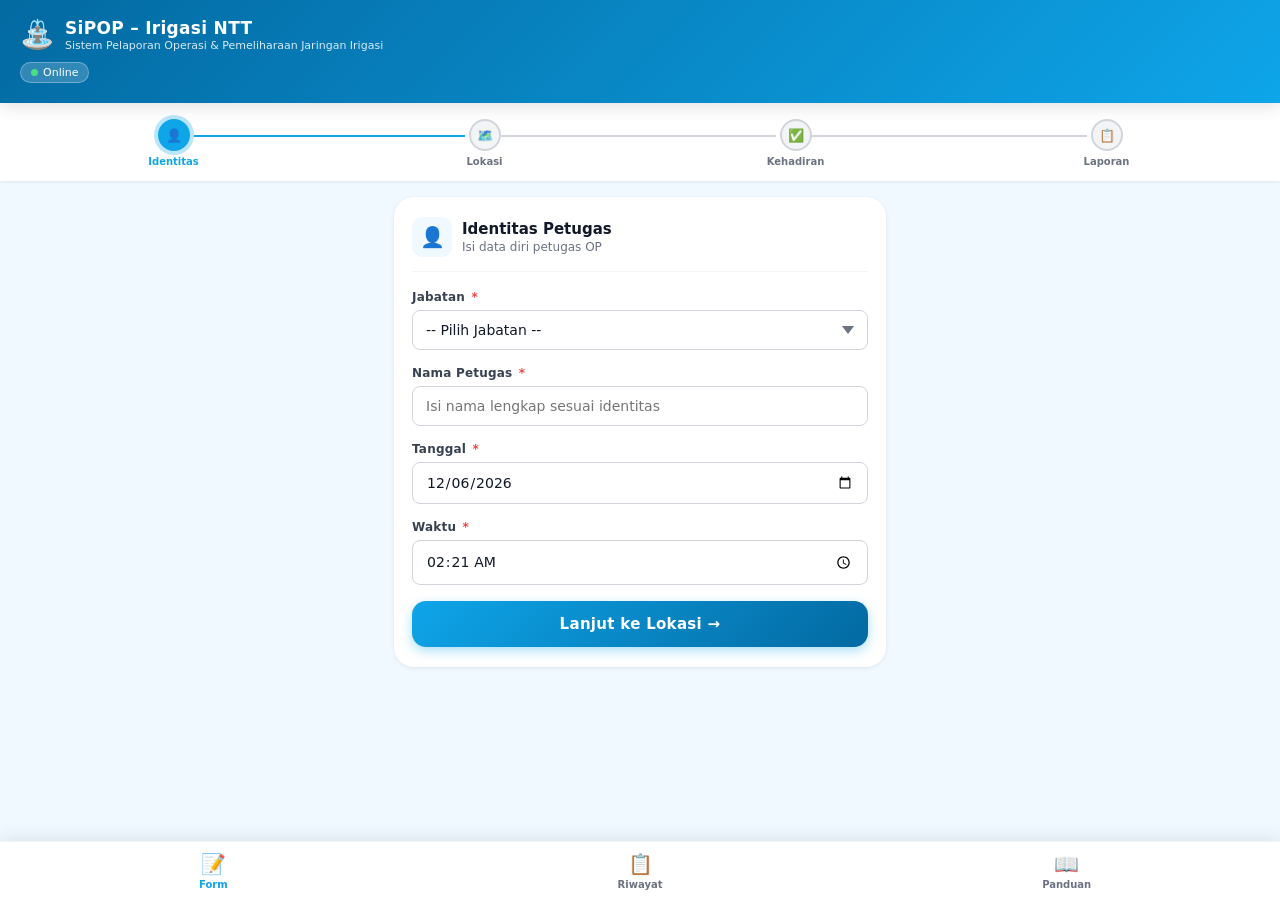
==== inde.html @ 1e048599 "Add files via upload" ====
<!DOCTYPE html>
<html lang="id">
<head>
  <meta charset="UTF-8" />
  <meta name="viewport" content="width=device-width, initial-scale=1.0, maximum-scale=1.0, user-scalable=no" />
  <!-- Mengubah warna tema meta menjadi biru utama -->
  <meta name="theme-color" content="#0284c7" />
  <meta name="apple-mobile-web-app-capable" content="yes" />
  <meta name="apple-mobile-web-app-status-bar-style" content="black-translucent" />
  <title>SiPOP – Sistem Pelaporan Operasional dan Pemeliharaan Jaringan Irigasi NTT</title>
  <style>
    /* ==============================
       DESIGN TOKENS (TEMA PERAIRAN)
    ============================== */
    :root {
      /* Mengubah palet hijau menjadi palet biru perairan */
      --blue-dark:    #0369a1; /* Pengganti green-dark */
      --blue-main:    #0ea5e9; /* Pengganti green-main */
      --blue-light:   #bae6fd; /* Pengganti green-light */
      --blue-pale:    #f0f9ff; /* Pengganti green-pale */
      
      /* Warna aksen tetap */
      --amber:        #f59e0b;
      --amber-pale:   #fffbeb;
      --red:          #ef4444;
      --red-pale:     #fef2f2;
      --gray-900:     #111827;
      --gray-700:     #374151;
      --gray-500:     #6b7280;
      --gray-300:     #d1d5db;
      --gray-100:     #f3f4f6;
      --white:        #ffffff;
      
      /* Token utilitas tetap */
      --radius-sm:    8px;
      --radius-md:    14px;
      --radius-lg:    20px;
      --shadow-sm:    0 1px 4px rgba(0,0,0,.08);
      --shadow-md:    0 4px 16px rgba(0,0,0,.12);
      --shadow-lg:    0 8px 32px rgba(0,0,0,.16);
    }

    /* ==============================
       RESET & BASE
    ============================== */
    *, *::before, *::after { box-sizing: border-box; margin: 0; padding: 0; }
    html { scroll-behavior: smooth; }
    body {
      font-family: 'Segoe UI', system-ui, -apple-system, sans-serif;
      /* Mengubah background body menjadi biru sangat muda */
      background: #f0f9ff; 
      color: var(--gray-900);
      min-height: 100vh;
      padding-bottom: 80px;
    }

    /* ==============================
       HEADER (TEMA BIRU)
    ============================== */
    .app-header {
      /* Mengubah gradien menjadi nuansa biru */
      background: linear-gradient(135deg, var(--blue-dark) 0%, var(--blue-main) 100%);
      color: var(--white);
      padding: 18px 20px 20px;
      position: sticky;
      top: 0;
      z-index: 100;
      box-shadow: var(--shadow-md);
    }
    .app-header .brand {
      display: flex;
      align-items: center;
      gap: 10px;
    }
    .app-header .brand-icon {
      font-size: 28px;
      line-height: 1;
    }
    .app-header .brand-text h1 {
      font-size: 17px;
      font-weight: 700;
      letter-spacing: .3px;
    }
    .app-header .brand-text p {
      font-size: 11px;
      opacity: .85;
      margin-top: 1px;
    }
    .status-badge {
      display: inline-flex;
      align-items: center;
      gap: 5px;
      background: rgba(255,255,255,.18);
      border: 1px solid rgba(255,255,255,.3);
      border-radius: 20px;
      padding: 3px 10px;
      font-size: 11px;
      margin-top: 10px;
    }
    .status-dot {
      width: 7px; height: 7px;
      border-radius: 50%;
      background: #4ade80; /* Warna dot tetap hijau untuk 'online' */
      animation: pulse 2s infinite;
    }
    @keyframes pulse {
      0%,100% { opacity: 1; }
      50%      { opacity: .4; }
    }

    /* ==============================
       STEPPER (TEMA BIRU)
    ============================== */
    .stepper-wrap {
      background: var(--white);
      padding: 16px 20px 14px;
      box-shadow: var(--shadow-sm);
    }
    .stepper {
      display: flex;
      align-items: center;
      justify-content: space-between;
      gap: 4px;
    }
    .step-item {
      display: flex;
      flex-direction: column;
      align-items: center;
      flex: 1;
      position: relative;
    }
    .step-item:not(:last-child)::after {
      content: '';
      position: absolute;
      top: 16px;
      left: calc(50% + 16px);
      right: calc(-50% + 16px);
      height: 2px;
      background: var(--gray-300);
      transition: background .4s;
    }
    /* Mengubah warna konektor stepper menjadi biru */
    .step-item.done:not(:last-child)::after,
    .step-item.active:not(:last-child)::after {
      background: var(--blue-main);
    }
    .step-circle {
      width: 32px; height: 32px;
      border-radius: 50%;
      background: var(--gray-100);
      border: 2px solid var(--gray-300);
      display: flex; align-items: center; justify-content: center;
      font-size: 13px;
      font-weight: 700;
      color: var(--gray-500);
      transition: all .35s;
      z-index: 1;
    }
    /* Mengubah warna step aktif menjadi biru */
    .step-item.active .step-circle {
      background: var(--blue-main);
      border-color: var(--blue-main);
      color: var(--white);
      box-shadow: 0 0 0 4px var(--blue-light);
    }
    /* Mengubah warna step selesai menjadi biru tua */
    .step-item.done .step-circle {
      background: var(--blue-dark);
      border-color: var(--blue-dark);
      color: var(--white);
    }
    .step-label {
      font-size: 10px;
      font-weight: 600;
      color: var(--gray-500);
      margin-top: 5px;
      text-align: center;
      transition: color .3s;
    }
    /* Mengubah warna label aktif/selesai menjadi biru */
    .step-item.active .step-label { color: var(--blue-main); }
    .step-item.done .step-label   { color: var(--blue-dark); }

    /* ==============================
       CARDS / SECTIONS
    ============================== */
    .container {
      max-width: 520px;
      margin: 0 auto;
      padding: 16px 14px;
    }
    .card {
      background: var(--white);
      border-radius: var(--radius-lg);
      box-shadow: var(--shadow-sm);
      padding: 20px 18px;
      margin-bottom: 14px;
    }
    .card-head {
      display: flex;
      align-items: center;
      gap: 10px;
      margin-bottom: 18px;
      padding-bottom: 14px;
      border-bottom: 1.5px solid var(--gray-100);
    }
    .card-icon {
      width: 40px; height: 40px;
      border-radius: 10px;
      /* Mengubah background icon card menjadi biru pucat */
      background: var(--blue-pale);
      display: flex; align-items: center; justify-content: center;
      font-size: 20px;
      flex-shrink: 0;
    }
    .card-head h2 {
      font-size: 15px;
      font-weight: 700;
      color: var(--gray-900);
    }
    .card-head p {
      font-size: 12px;
      color: var(--gray-500);
      margin-top: 2px;
    }

    /* ==============================
       FORM ELEMENTS (TEMA BIRU)
    ============================== */
    .form-group {
      margin-bottom: 16px;
    }
    .form-group:last-child { margin-bottom: 0; }
    label {
      display: block;
      font-size: 12px;
      font-weight: 600;
      color: var(--gray-700);
      margin-bottom: 6px;
      letter-spacing: .2px;
    }
    label .req { color: var(--red); margin-left: 2px; }
    input[type=text],
    input[type=date],
    input[type=time],
    select,
    textarea {
      width: 100%;
      padding: 11px 13px;
      border: 1.5px solid var(--gray-300);
      border-radius: var(--radius-sm);
      font-size: 14px;
      font-family: inherit;
      color: var(--gray-900);
      background: var(--white);
      transition: border-color .2s, box-shadow .2s;
      outline: none;
      appearance: none;
      -webkit-appearance: none;
    }
    /* Mengubah warna focus input menjadi biru */
    input:focus, select:focus, textarea:focus {
      border-color: var(--blue-main);
      box-shadow: 0 0 0 3px rgba(14,165,233,.12);
    }
    textarea { resize: vertical; min-height: 80px; }
    select { background-image: url("data:image/svg+xml,%3Csvg xmlns='http://www.w3.org/2000/svg' width='12' height='8' viewBox='0 0 12 8'%3E%3Cpath fill='%236b7280' d='M6 8L0 0h12z'/%3E%3C/svg%3E"); background-repeat: no-repeat; background-position: right 13px center; padding-right: 36px; }

    .section-divider {
      font-size: 11px;
      font-weight: 700;
      /* Mengubah warna divider section menjadi biru tua */
      color: var(--blue-dark);
      text-transform: uppercase;
      letter-spacing: .8px;
      margin: 20px 0 12px;
      display: flex;
      align-items: center;
      gap: 8px;
    }
    .section-divider::after {
      content: '';
      flex: 1;
      height: 1px;
      /* Mengubah warna garis divider menjadi biru muda */
      background: var(--blue-light);
    }

    /* ==============================
       STATUS RADIO BUTTONS (TEMA BIRU untuk 'Hadir')
    ============================== */
    .status-group {
      display: grid;
      grid-template-columns: 1fr 1fr 1fr;
      gap: 8px;
    }
    .status-radio { display: none; }
    .status-label {
      display: flex;
      flex-direction: column;
      align-items: center;
      gap: 4px;
      padding: 12px 6px;
      border: 2px solid var(--gray-300);
      border-radius: var(--radius-md);
      cursor: pointer;
      transition: all .25s;
      text-align: center;
      font-size: 12px;
      font-weight: 600;
      color: var(--gray-500);
    }
    .status-label .emoji { font-size: 22px; }
    /* Mengubah warna check 'Hadir' menjadi biru */
    .status-radio:checked + .status-label {
      border-color: var(--blue-main);
      background: var(--blue-pale);
      color: var(--blue-dark);
      box-shadow: 0 0 0 3px var(--blue-light);
    }
    /* Warna aksen kuning & merah tetap untuk Ijin & Tidak Hadir */
    #status-ijin:checked + .status-label {
      border-color: var(--amber);
      background: var(--amber-pale);
      color: #92400e;
      box-shadow: 0 0 0 3px #fde68a;
    }
    #status-tidak:checked + .status-label {
      border-color: var(--red);
      background: var(--red-pale);
      color: #991b1b;
      box-shadow: 0 0 0 3px #fecaca;
    }

    /* ==============================
       GPS WIDGET (TETAP BIRU)
    ============================== */
    .gps-widget {
      background: #e0f2fe; /* Blue-pale utilitas */
      border: 1.5px solid #bae6fd;
      border-radius: var(--radius-md);
      padding: 14px;
      margin-top: 6px;
    }
    .gps-widget h4 {
      font-size: 13px;
      font-weight: 700;
      color: #0369a1;
      display: flex;
      align-items: center;
      gap: 6px;
      margin-bottom: 8px;
    }
    .gps-status {
      font-size: 12px;
      color: var(--gray-500);
      margin-bottom: 10px;
    }
    .gps-status.success { color: #15803d; }
    .gps-status.error   { color: var(--red); }
    .gps-coords {
      background: var(--white);
      border-radius: var(--radius-sm);
      padding: 8px 10px;
      font-size: 12px;
      font-family: monospace;
      color: var(--gray-700);
      margin-bottom: 10px;
      display: none;
    }
    .gps-coords.show { display: block; }

    /* ==============================
       CHECKLIST (TEMA BIRU)
    ============================== */
    .checklist { display: flex; flex-direction: column; gap: 6px; }
    .check-item { display: none; }
    .check-label {
      display: flex;
      align-items: center;
      gap: 10px;
      padding: 10px 12px;
      border: 1.5px solid var(--gray-200, #e5e7eb);
      border-radius: var(--radius-sm);
      cursor: pointer;
      font-size: 13px;
      color: var(--gray-700);
      transition: all .2s;
    }
    .check-label::before {
      content: '';
      width: 20px; height: 20px;
      border: 2px solid var(--gray-300);
      border-radius: 5px;
      flex-shrink: 0;
      transition: all .2s;
      display: flex;
      align-items: center;
      justify-content: center;
    }
    /* Mengubah warna checklist terpilih menjadi biru */
    .check-item:checked + .check-label {
      border-color: var(--blue-main);
      background: var(--blue-pale);
      color: var(--blue-dark);
    }
    .check-item:checked + .check-label::before {
      background: var(--blue-main);
      border-color: var(--blue-main);
      content: '✓';
      color: white;
      font-size: 13px;
      display: flex;
      align-items: center;
      justify-content: center;
    }

    /* ==============================
       FOTO UPLOAD (TEMA BIRU)
    ============================== */
    .foto-grid {
      display: grid;
      grid-template-columns: repeat(3, 1fr);
      gap: 8px;
      margin-top: 6px;
    }
    .foto-slot {
      aspect-ratio: 1;
      border: 2px dashed var(--gray-300);
      border-radius: var(--radius-sm);
      display: flex;
      flex-direction: column;
      align-items: center;
      justify-content: center;
      cursor: pointer;
      transition: all .2s;
      overflow: hidden;
      position: relative;
      background: var(--gray-100);
      gap: 4px;
    }
    /* Mengubah warna hover slot foto menjadi biru */
    .foto-slot:hover { border-color: var(--blue-main); background: var(--blue-pale); }
    .foto-slot .slot-icon { font-size: 22px; }
    .foto-slot .slot-label { font-size: 10px; font-weight: 600; color: var(--gray-500); text-align: center; padding: 0 4px; }
    .foto-slot img {
      position: absolute; inset: 0;
      width: 100%; height: 100%;
      object-fit: cover;
    }
    .foto-slot .remove-foto {
      position: absolute; top: 4px; right: 4px;
      width: 22px; height: 22px;
      background: rgba(0,0,0,.55);
      color: white;
      border: none;
      border-radius: 50%;
      font-size: 13px;
      display: flex; align-items: center; justify-content: center;
      cursor: pointer;
      z-index: 2;
    }
    .foto-hint {
      font-size: 11px;
      color: var(--gray-500);
      background: var(--gray-100);
      border-radius: var(--radius-sm);
      padding: 8px 10px;
      margin-bottom: 8px;
      display: flex;
      align-items: flex-start;
      gap: 6px;
    }

    /* ==============================
       BUTTONS (TEMA BIRU)
    ============================== */
    .btn {
      display: flex;
      align-items: center;
      justify-content: center;
      gap: 8px;
      width: 100%;
      padding: 14px 20px;
      border: none;
      border-radius: var(--radius-md);
      font-size: 15px;
      font-weight: 700;
      cursor: pointer;
      transition: all .2s;
      font-family: inherit;
      letter-spacing: .3px;
    }
    /* Mengubah gradien tombol primary menjadi nuansa biru */
    .btn-primary {
      background: linear-gradient(135deg, var(--blue-main), var(--blue-dark));
      color: var(--white);
      box-shadow: 0 4px 12px rgba(14,165,233,.35);
    }
    .btn-primary:hover { transform: translateY(-1px); box-shadow: 0 6px 18px rgba(14,165,233,.45); }
    .btn-primary:active { transform: translateY(0); }
    .btn-secondary {
      background: var(--gray-100);
      color: var(--gray-700);
      border: 1.5px solid var(--gray-300);
    }
    .btn-gps {
      background: linear-gradient(135deg, var(--blue-main), #0284c7);
      color: white;
      box-shadow: 0 4px 12px rgba(14,165,233,.3);
      font-size: 13px;
      padding: 11px 16px;
    }
    .btn-row {
      display: grid;
      grid-template-columns: 1fr 2fr;
      gap: 10px;
      margin-top: 8px;
    }

    /* ==============================
       LOADING / SPINNER
    ============================== */
    .sending-overlay {
      display: none;
      position: fixed; inset: 0;
      background: rgba(0,0,0,.5);
      backdrop-filter: blur(4px);
      z-index: 999;
      flex-direction: column;
      align-items: center;
      justify-content: center;
      gap: 16px;
      color: white;
    }
    .sending-overlay.show { display: flex; }
    .spinner {
      width: 52px; height: 52px;
      border: 4px solid rgba(255,255,255,.3);
      border-top-color: white;
      border-radius: 50%;
      animation: spin .8s linear infinite;
    }
    @keyframes spin { to { transform: rotate(360deg); } }
    .sending-overlay p { font-size: 15px; font-weight: 600; }
    .sending-overlay small { font-size: 12px; opacity: .75; }

    /* ==============================
       SUCCESS PAGE (TEMA BIRU)
    ============================== */
    .success-page {
      display: none;
      flex-direction: column;
      align-items: center;
      text-align: center;
      padding: 40px 20px;
      gap: 16px;
    }
    .success-page.show { display: flex; }
    .success-circle {
      width: 90px; height: 90px;
      border-radius: 50%;
      /* Mengubah gradien lingkaran sukses menjadi biru */
      background: linear-gradient(135deg, var(--blue-main), var(--blue-dark));
      display: flex; align-items: center; justify-content: center;
      font-size: 44px;
      box-shadow: 0 8px 24px rgba(14,165,233,.4);
      animation: popIn .5s cubic-bezier(.34,1.56,.64,1) both;
    }
    @keyframes popIn {
      from { transform: scale(0); opacity: 0; }
      to   { transform: scale(1); opacity: 1; }
    }
    /* Mengubah warna teks sukses menjadi biru tua */
    .success-page h2 { font-size: 22px; font-weight: 800; color: var(--blue-dark); }
    .success-page p  { font-size: 14px; color: var(--gray-500); max-width: 280px; }
    .success-meta {
      /* Mengubah warna kotak meta sukses menjadi nuansa biru */
      background: var(--blue-pale);
      border: 1.5px solid var(--blue-light);
      border-radius: var(--radius-md);
      padding: 14px 18px;
      width: 100%;
      max-width: 340px;
      text-align: left;
    }
    .success-meta .meta-row {
      display: flex;
      justify-content: space-between;
      font-size: 13px;
      padding: 4px 0;
      /* Mengubah warna garis pembatas meta menjadi biru muda */
      border-bottom: 1px solid var(--blue-light);
      color: var(--gray-700);
    }
    .success-meta .meta-row:last-child { border-bottom: none; }
    /* Mengubah warna teks strong meta menjadi biru tua */
    .success-meta .meta-row strong { color: var(--blue-dark); }

    /* ==============================
       RIWAYAT (TEMA BIRU)
    ============================== */
    #tab-riwayat { display: none; }
    .riwayat-card {
      background: var(--white);
      border-radius: var(--radius-md);
      padding: 14px;
      margin-bottom: 10px;
      box-shadow: var(--shadow-sm);
      /* Mengubah border kiri default menjadi biru */
      border-left: 4px solid var(--blue-main);
    }
    /* Warna aksen kuning & merah tetap untuk riwayat Ijin & Tidak Hadir */
    .riwayat-card.ijin  { border-color: var(--amber); }
    .riwayat-card.tidak { border-color: var(--red); }
    .riwayat-card .rw-head {
      display: flex;
      justify-content: space-between;
      align-items: flex-start;
      margin-bottom: 6px;
    }
    .riwayat-card .rw-name { font-size: 14px; font-weight: 700; }
    .riwayat-card .rw-badge {
      font-size: 10px;
      font-weight: 700;
      padding: 2px 8px;
      border-radius: 20px;
      /* Mengubah badge default menjadi biru pucat */
      background: var(--blue-pale);
      color: var(--blue-dark);
    }
    .riwayat-card.ijin  .rw-badge { background: var(--amber-pale); color: #92400e; }
    .riwayat-card.tidak .rw-badge { background: var(--red-pale);   color: #991b1b; }
    .riwayat-card .rw-info { font-size: 12px; color: var(--gray-500); }
    .empty-state {
      text-align: center;
      padding: 40px 20px;
      color: var(--gray-500);
    }
    .empty-state .empty-icon { font-size: 48px; margin-bottom: 10px; }
    .empty-state p { font-size: 14px; }

    /* ==============================
       PANDUAN (TEMA BIRU)
    ============================== */
    #tab-panduan { display: none; }
    .panduan-step {
      display: flex;
      gap: 14px;
      margin-bottom: 18px;
      background: var(--white);
      border-radius: var(--radius-md);
      padding: 14px;
      box-shadow: var(--shadow-sm);
    }
    .panduan-num {
      width: 32px; height: 32px;
      border-radius: 50%;
      /* Mengubah warna nomor panduan menjadi biru */
      background: var(--blue-main);
      color: white;
      font-size: 14px;
      font-weight: 700;
      display: flex; align-items: center; justify-content: center;
      flex-shrink: 0;
    }
    .panduan-step h3 { font-size: 13px; font-weight: 700; margin-bottom: 4px; }
    .panduan-step p  { font-size: 12px; color: var(--gray-500); line-height: 1.5; }
    .code-block {
      background: var(--gray-900);
      color: #86efac; /* Warna teks kode tetap hijau agar kontras */
      font-family: monospace;
      font-size: 11px;
      border-radius: var(--radius-sm);
      padding: 10px 12px;
      margin-top: 8px;
      overflow-x: auto;
      white-space: pre;
      line-height: 1.5;
    }
    .info-box {
      background: var(--amber-pale);
      border: 1.5px solid #fde68a;
      border-radius: var(--radius-sm);
      padding: 10px 12px;
      font-size: 12px;
      color: #92400e;
      margin-top: 8px;
      display: flex;
      gap: 6px;
    }

    /* ==============================
       BOTTOM NAV (TEMA BIRU)
    ============================== */
    .bottom-nav {
      position: fixed;
      bottom: 0; left: 0; right: 0;
      background: var(--white);
      border-top: 1.5px solid var(--gray-100);
      display: flex;
      box-shadow: 0 -4px 16px rgba(0,0,0,.08);
      z-index: 99;
    }
    .nav-item {
      flex: 1;
      display: flex;
      flex-direction: column;
      align-items: center;
      gap: 3px;
      padding: 10px 6px;
      border: none;
      background: none;
      cursor: pointer;
      font-family: inherit;
      color: var(--gray-500);
      font-size: 10px;
      font-weight: 600;
      transition: color .2s;
    }
    .nav-item .nav-icon { font-size: 20px; }
    /* Mengubah warna nav aktif menjadi biru */
    .nav-item.active { color: var(--blue-main); }
  </style>
</head>
<body>

<!-- ===== HEADER ===== -->
<header class="app-header">
  <div class="brand">
    <!-- MENGUBAH LOGO: Dari Padi (🌾) menjadi Air/Bendungan (💧 atau 🌊 atau 🚧) -->
    <!-- Menggunakan emoji air mancur/pengairan -->
    <div class="brand-icon">⛲</div> 
    <div class="brand-text">
      <h1>SiPOP – Irigasi NTT</h1>
      <p>Sistem Pelaporan Operasi & Pemeliharaan Jaringan Irigasi</p>
    </div>
  </div>
  <div class="status-badge">
    <div class="status-dot"></div>
    Online
  </div>
</header>

<!-- ===== SENDING OVERLAY ===== -->
<div class="sending-overlay" id="sendingOverlay">
  <div class="spinner"></div>
  <p>⏳ Mengirim laporan...</p>
  <small>Menyiapkan data dan foto...</small>
</div>

<!-- ===========================
     TAB: FORM
=========================== -->
<div id="tab-form">

  <!-- STEPPER -->
  <div class="stepper-wrap">
    <div class="stepper" id="stepper">
      <div class="step-item active" data-step="1">
        <div class="step-circle">👤</div>
        <div class="step-label">Identitas</div>
      </div>
      <div class="step-item" data-step="2">
        <div class="step-circle">🗺️</div>
        <div class="step-label">Lokasi</div>
      </div>
      <div class="step-item" data-step="3">
        <div class="step-circle">✅</div>
        <div class="step-label">Kehadiran</div>
      </div>
      <div class="step-item" data-step="4">
        <div class="step-circle">📋</div>
        <div class="step-label">Laporan</div>
      </div>
    </div>
  </div>

  <div class="container">

    <!-- ===== STEP 1: IDENTITAS ===== -->
    <div id="step1">
      <div class="card">
        <div class="card-head">
          <div class="card-icon">👤</div>
          <div>
            <h2>Identitas Petugas</h2>
            <p>Isi data diri petugas OP</p>
          </div>
        </div>

        <div class="form-group">
          <label for="jabatan">Jabatan <span class="req">*</span></label>
          <select id="jabatan">
            <option value="">-- Pilih Jabatan --</option>
            <option value="POB – Petugas Operasi Bendung">POB – Petugas Operasi Bendung</option>
            <option value="PPA – Petugas Pintu Air">PPA – Petugas Pintu Air</option>
            <option value="Pengamat Pengairan">Pengamat Pengairan</option>
            <option value="Juru Pengairan">Juru Pengairan</option>
            <option value="Staf Pengamat">Staf Pengamat</option>
            <option value="Lainnya">Lainnya</option>
          </select>
        </div>

        <div class="form-group">
          <label for="namaPetugas">Nama Petugas <span class="req">*</span></label>
          <input type="text" id="namaPetugas" placeholder="Isi nama lengkap sesuai identitas" />
        </div>

        <div class="form-group">
          <label for="tanggal">Tanggal <span class="req">*</span></label>
          <input type="date" id="tanggal" />
        </div>

        <div class="form-group">
          <label for="waktu">Waktu <span class="req">*</span></label>
          <input type="time" id="waktu" />
        </div>

        <button class="btn btn-primary" onclick="nextStep(2)">Lanjut ke Lokasi →</button>
      </div>
    </div>

    <!-- ===== STEP 2: LOKASI ===== -->
    <div id="step2" style="display:none">
      <div class="card">
        <div class="card-head">
          <div class="card-icon">🗺️</div>
          <div>
            <h2>Lokasi Tugas</h2>
            <p>Daerah Irigasi dan wilayah administratif</p>
          </div>
        </div>

        <div class="section-divider">Daerah Irigasi</div>

        <div class="form-group">
          <label for="daerahIrigasi">Nama Daerah Irigasi (D.I) <span class="req">*</span></label>
          <input type="text" id="daerahIrigasi" placeholder="Isi nama D.I tempat bertugas" />
        </div>

        <div class="form-group">
          <label for="ruasKerja">Ruas Kerja / Nama Saluran <span class="req">*</span></label>
          <input type="text" id="ruasKerja" placeholder="Contoh: Saluran Primer, Sekunder atau Tersier" />
        </div>

        <div class="section-divider">Wilayah Administratif</div>

        <div class="form-group">
          <label for="desa">Nama Desa <span class="req">*</span></label>
          <input type="text" id="desa" placeholder="Nama desa" />
        </div>

        <div class="form-group">
          <label for="kecamatan">Kecamatan <span class="req">*</span></label>
          <input type="text" id="kecamatan" placeholder="Nama kecamatan" />
        </div>

        <div class="form-group">
          <label for="kabupaten">Kabupaten <span class="req">*</span></label>
          <input type="text" id="kabupaten" placeholder="Nama kabupaten" />
        </div>

        <div class="btn-row">
          <button class="btn btn-secondary" onclick="prevStep(1)">← Kembali</button>
          <button class="btn btn-primary" onclick="nextStep(3)">Lanjut ke Kehadiran →</button>
        </div>
      </div>
    </div>

    <!-- ===== STEP 3: KEHADIRAN ===== -->
    <div id="step3" style="display:none">
      <div class="card">
        <div class="card-head">
          <div class="card-icon">✅</div>
          <div>
            <h2>Status Kehadiran</h2>
            <p>Pilih status dan ambil lokasi GPS</p>
          </div>
        </div>

        <div class="form-group">
          <label>Status <span class="req">*</span></label>
          <div class="status-group">
            <div>
              <input type="radio" name="status" id="status-hadir" class="status-radio" value="Hadir" checked />
              <label for="status-hadir" class="status-label">
                <span class="emoji">✅</span>Hadir
              </label>
            </div>
            <div>
              <input type="radio" name="status" id="status-ijin" class="status-radio" value="Ijin/Sakit" />
              <label for="status-ijin" class="status-label">
                <span class="emoji">🏥</span>Ijin/Sakit
              </label>
            </div>
            <div>
              <input type="radio" name="status" id="status-tidak" class="status-radio" value="Tidak Hadir" />
              <label for="status-tidak" class="status-label">
                <span class="emoji">❌</span>Tidak Hadir
              </label>
            </div>
          </div>
        </div>

        <div class="form-group">
          <label for="keterangan">Keterangan <span class="req">*</span></label>
          <textarea id="keterangan" placeholder="Isi keterangan kehadiran..."></textarea>
        </div>

        <div class="form-group">
          <div class="gps-widget">
            <h4>📍 Lokasi GPS</h4>
            <p style="font-size:12px;color:#0369a1;margin-bottom:10px;">Verifikasi keberadaan petugas di lapangan</p>
            <div class="gps-status" id="gpsStatus">🛰️ Belum diambil — Tap tombol untuk capture lokasi</div>
            <div class="gps-coords" id="gpsCoords"></div>
            <button class="btn btn-gps" onclick="ambilGPS()">
              📡 Ambil Lokasi GPS Sekarang
            </button>
          </div>
        </div>

        <div class="btn-row">
          <button class="btn btn-secondary" onclick="prevStep(2)">← Kembali</button>
          <button class="btn btn-primary" onclick="nextStep(4)">Lanjut ke Laporan →</button>
        </div>
      </div>
    </div>

    <!-- ===== STEP 4: LAPORAN ===== -->
    <div id="step4" style="display:none">
      <div class="card">
        <div class="card-head">
          <div class="card-icon">📋</div>
          <div>
            <h2>Kegiatan yang Dilakukan</h2>
            <p>Centang semua kegiatan hari ini</p>
          </div>
        </div>

        <div class="checklist">
          <input type="checkbox" id="c1" class="check-item" value="Inspeksi saluran irigasi" />
          <label for="c1" class="check-label">🔍 Inspeksi saluran irigasi</label>

          <input type="checkbox" id="c2" class="check-item" value="Operasi pintu air" />
          <label for="c2" class="check-label">🚪 Operasi pintu air</label>

          <input type="checkbox" id="c3" class="check-item" value="Pemeliharaan rutin saluran" />
          <label for="c3" class="check-label">🔧 Pemeliharaan rutin saluran</label>

          <input type="checkbox" id="c4" class="check-item" value="Pemeliharaan bangunan irigasi" />
          <label for="c4" class="check-label">🏗️ Pemeliharaan bangunan irigasi</label>

          <input type="checkbox" id="c5" class="check-item" value="Pencatatan debit air / pengukuran" />
          <label for="c5" class="check-label">📏 Pencatatan debit air / pengukuran</label>

          <input type="checkbox" id="c6" class="check-item" value="Koordinasi dengan petani / P3A" />
          <label for="c6" class="check-label">🤝 Koordinasi dengan petani / P3A</label>

          <input type="checkbox" id="c7" class="check-item" value="Pelaporan kerusakan darurat" />
          <label for="c7" class="check-label">🚨 Pelaporan kerusakan darurat</label>

          <input type="checkbox" id="c8" class="check-item" value="Kegiatan lainnya" />
          <label for="c8" class="check-label">➕ Kegiatan lainnya</label>
        </div>
      </div>

      <div class="card">
        <div class="card-head">
          <div class="card-icon">📸</div>
          <div>
            <h2>Dokumentasi Foto</h2>
            <p>Upload hingga 6 foto (opsional)</p>
          </div>
        </div>

        <div class="foto-hint">
          📁 Foto bisa diambil langsung dari <strong>kamera</strong> atau dipilih dari <strong>galeri/album</strong> HP. Sentuh slot foto untuk memilih.
        </div>

        <div class="foto-grid" id="fotoGrid">
          <div class="foto-slot" onclick="pilihFoto(0)" id="slot0">
            <span class="slot-icon">📷</span>
            <span class="slot-label">Kondisi Umum</span>
          </div>
          <div class="foto-slot" onclick="pilihFoto(1)" id="slot1">
            <span class="slot-icon">🚪</span>
            <span class="slot-label">Pintu Air</span>
          </div>
          <div class="foto-slot" onclick="pilihFoto(2)" id="slot2">
            <span class="slot-icon">🌊</span>
            <span class="slot-label">Saluran</span>
          </div>
          <div class="foto-slot" onclick="pilihFoto(3)" id="slot3">
            <span class="slot-icon">🏗️</span>
            <span class="slot-label">Bendung</span>
          </div>
          <div class="foto-slot" onclick="pilihFoto(4)" id="slot4">
            <span class="slot-icon">👷</span>
            <span class="slot-label">Kegiatan</span>
          </div>
          <div class="foto-slot" onclick="pilihFoto(5)" id="slot5">
            <span class="slot-icon">➕</span>
            <span class="slot-label">Lainnya</span>
          </div>
        </div>
        <!-- Hidden file inputs -->
        <input type="file" accept="image/*" capture="environment" id="fileInput0" style="display:none" onchange="previewFoto(0,this)" />
        <input type="file" accept="image/*" capture="environment" id="fileInput1" style="display:none" onchange="previewFoto(1,this)" />
        <input type="file" accept="image/*" capture="environment" id="fileInput2" style="display:none" onchange="previewFoto(2,this)" />
        <input type="file" accept="image/*" capture="environment" id="fileInput3" style="display:none" onchange="previewFoto(3,this)" />
        <input type="file" accept="image/*" capture="environment" id="fileInput4" style="display:none" onchange="previewFoto(4,this)" />
        <input type="file" accept="image/*" capture="environment" id="fileInput5" style="display:none" onchange="previewFoto(5,this)" />
      </div>

      <div class="card">
        <div class="card-head">
          <div class="card-icon">📝</div>
          <div>
            <h2>Catatan Tambahan</h2>
            <p>Informasi lain yang perlu dilaporkan</p>
          </div>
        </div>
        <div class="form-group">
          <textarea id="catatan" placeholder="Tulis catatan tambahan di sini..." style="min-height:100px"></textarea>
        </div>
      </div>

      <div class="btn-row">
        <button class="btn btn-secondary" onclick="prevStep(3)">← Kembali</button>
        <button class="btn btn-primary" onclick="kirimLaporan()">🚀 Kirim Laporan</button>
      </div>

      <!-- SUCCESS PAGE (muncul setelah kirim) -->
      <div class="success-page" id="successPage">
        <div class="success-circle">✅</div>
        <h2>Laporan Terkirim!</h2>
        <p>Data dan foto telah tersimpan ke Google Sheets & Drive</p>

        <div class="success-meta" id="successMeta"></div>

        <button class="btn btn-primary" onclick="buatBaru()" style="max-width:280px;margin-top:8px">
          📝 Buat Laporan Baru
        </button>
      </div>
    </div>

  </div><!-- /container -->
</div><!-- /tab-form -->

<!-- ===========================
     TAB: RIWAYAT
=========================== -->
<div id="tab-riwayat">
  <div class="container">
    <div class="card">
      <div class="card-head">
        <div class="card-icon">📋</div>
        <div>
          <h2>Riwayat Laporan</h2>
          <p>Laporan yang sudah dikirim di perangkat ini</p>
        </div>
      </div>
      <div id="riwayatList">
        <div class="empty-state">
          <div class="empty-icon">📭</div>
          <p>Belum ada riwayat laporan</p>
        </div>
      </div>
    </div>
  </div>
</div>

<!-- ===========================
     TAB: PANDUAN
=========================== -->
<div id="tab-panduan">
  <div class="container">
    <div class="card">
      <div class="card-head">
        <div class="card-icon">🔧</div>
        <div>
          <h2>Panduan Setup Lengkap</h2>
          <p>Integrasi Apps Script + Google Drive (dengan foto)</p>
        </div>
      </div>
      <div class="info-box">
        ℹ️ Sistem ini menggunakan <strong>Google Apps Script Web App</strong> — bukan Google Forms biasa — sehingga foto bisa dikirim langsung ke Google Drive.
      </div>
    </div>

    <div class="panduan-step">
      <div class="panduan-num">1</div>
      <div>
        <h3>Buat Google Spreadsheet</h3>
        <p>Buka <strong>sheets.google.com</strong> → buat spreadsheet baru → beri nama <strong>"SiPOP – Data Laporan"</strong>. Salin <strong>Spreadsheet ID</strong> dari URL:</p>
        <div class="code-block">https://docs.google.com/spreadsheets/d/<span style="color:#fde68a">SALIN_ID_INI</span>/edit</div>
      </div>
    </div>

    <div class="panduan-step">
      <div class="panduan-num">2</div>
      <div>
        <h3>Buat Apps Script</h3>
        <p>Di spreadsheet → klik menu <strong>Ekstensi → Apps Script</strong> → hapus semua kode lama → paste kode Apps Script. Ganti baris:</p>
        <div class="code-block">const SPREADSHEET_ID = "<span style="color:#fde68a">ID_SPREADSHEET_ANDA</span>";</div>
        <p style="margin-top:8px">Ganti <code style="background:var(--gray-100);padding:2px 5px;border-radius:4px;font-size:11px">ID_SPREADSHEET_ANDA</code> dengan ID yang disalin di langkah 1.</p>
      </div>
    </div>

    <div class="panduan-step">
      <div class="panduan-num">3</div>
      <div>
        <h3>Deploy sebagai Web App</h3>
        <p>Di Apps Script → klik tombol <strong>Deploy → New Deployment</strong> → pilih tipe <strong>"Web App"</strong> → atur:</p>
        <div class="code-block">Execute as  : Me
Who has access: Anyone</div>
        <p style="margin-top:8px">Klik <strong>Deploy</strong> → izinkan akses → salin <strong>Web App URL</strong> yang muncul.</p>
      </div>
    </div>

    <div class="panduan-step">
      <div class="panduan-num">4</div>
      <div>
        <h3>Pasang URL ke file HTML</h3>
        <p>Buka file HTML ini di editor teks → cari bagian <strong>KONFIGURASI</strong> → ganti URL:</p>
        <div class="code-block">const APPS_SCRIPT_URL = "<span style="color:#fde68a">PASTE_WEB_APP_URL_DISINI</span>";</div>
        <div class="info-box" style="margin-top:8px">⚠️ Setiap kali kode Apps Script diubah, deploy ulang dengan klik <strong>Deploy → Manage Deployments → Edit → New Version</strong>.</div>
      </div>
    </div>

    <div class="panduan-step">
      <div class="panduan-num">5</div>
      <div>
        <h3>Deploy HTML ke Netlify / GitHub Pages</h3>
        <p>Daftar di <strong>netlify.com</strong> → klik <strong>Add new site → Deploy manually</strong> → drag & drop folder berisi index.html → link siap dalam hitungan detik!</p>
        <div class="code-block">https://nama-anda.netlify.app/</div>
      </div>
    </div>

    <div class="panduan-step">
      <div class="panduan-num">6</div>
      <div>
        <h3>Uji coba & bagikan ke tim</h3>
        <p>Isi form sekali → cek spreadsheet → pastikan data dan link foto masuk. Bagikan link ke petugas lewat <strong>WhatsApp</strong>. Sarankan untuk <strong>Add to Home Screen</strong> di HP masing-masing.</p>
      </div>
    </div>
  </div>
</div>

<!-- ===== BOTTOM NAV ===== -->
<nav class="bottom-nav">
  <button class="nav-item active" id="nav-form" onclick="showTab('form')">
    <span class="nav-icon">📝</span>Form
  </button>
  <button class="nav-item" id="nav-riwayat" onclick="showTab('riwayat')">
    <span class="nav-icon">📋</span>Riwayat
  </button>
  <button class="nav-item" id="nav-panduan" onclick="showTab('panduan')">
    <span class="nav-icon">📖</span>Panduan
  </button>
</nav>

<script>
/* ============================================================
   KONFIGURASI — GANTI URL INI SETELAH DEPLOY APPS SCRIPT
============================================================ */
const APPS_SCRIPT_URL = "https://script.google.com/macros/s/AKfycbwT98HJRItUbgLIFNyS30-WIINera2rnTCoLM_BZK3vJysM1a0EBR37J-6ItmYNV-xFcQ/exec";

/* ============================================================
   STATE
============================================================ */
let currentStep = 1;
const totalSteps = 4;
const fotoData = [null, null, null, null, null, null]; // base64 per slot
let gpsLat = null, gpsLng = null;

/* ============================================================
   INIT
============================================================ */
window.addEventListener('DOMContentLoaded', () => {
  // Set tanggal & waktu otomatis
  const now = new Date();
  document.getElementById('tanggal').value = now.toISOString().split('T')[0];
  document.getElementById('waktu').value = now.toTimeString().slice(0,5);
  renderRiwayat();
});

/* ============================================================
   TAB NAVIGATION
============================================================ */
function showTab(tab) {
  ['form','riwayat','panduan'].forEach(t => {
    document.getElementById('tab-' + t).style.display = t === tab ? 'block' : 'none';
    document.getElementById('nav-' + t).classList.toggle('active', t === tab);
  });
  if (tab === 'riwayat') renderRiwayat();
}

/* ============================================================
   STEPPER
============================================================ */
function updateStepper(step) {
  document.querySelectorAll('.step-item').forEach((el, i) => {
    el.classList.remove('active','done');
    if (i + 1 < step)  el.classList.add('done');
    if (i + 1 === step) el.classList.add('active');
  });
}

function showStepEl(step) {
  for (let i = 1; i <= totalSteps; i++) {
    const el = document.getElementById('step' + i);
    if (el) el.style.display = i === step ? 'block' : 'none';
  }
  document.getElementById('successPage').classList.remove('show');
  updateStepper(step);
  window.scrollTo({top: 0, behavior: 'smooth'});
}

function nextStep(step) {
  if (!validateStep(currentStep)) return;
  currentStep = step;
  showStepEl(step);
}

function prevStep(step) {
  currentStep = step;
  showStepEl(step);
}

/* ============================================================
   VALIDASI PER STEP
============================================================ */
function validateStep(step) {
  if (step === 1) {
    if (!v('jabatan'))     return alert('⚠️ Pilih jabatan terlebih dahulu!'), false;
    if (!v('namaPetugas')) return alert('⚠️ Nama petugas wajib diisi!'), false;
    if (!v('tanggal'))     return alert('⚠️ Tanggal wajib diisi!'), false;
    if (!v('waktu'))       return alert('⚠️ Waktu wajib diisi!'), false;
  }
  if (step === 2) {
    if (!v('daerahIrigasi')) return alert('⚠️ Nama Daerah Irigasi wajib diisi!'), false;
    if (!v('ruasKerja'))     return alert('⚠️ Ruas Kerja wajib diisi!'), false;
    if (!v('desa'))          return alert('⚠️ Nama Desa wajib diisi!'), false;
    if (!v('kecamatan'))     return alert('⚠️ Kecamatan wajib diisi!'), false;
    if (!v('kabupaten'))     return alert('⚠️ Kabupaten wajib diisi!'), false;
  }
  if (step === 3) {
    if (!v('keterangan')) return alert('⚠️ Keterangan wajib diisi!'), false;
  }
  return true;
}

function v(id) {
  return document.getElementById(id).value.trim();
}

/* ============================================================
   GPS
============================================================ */
function ambilGPS() {
  const statusEl = document.getElementById('gpsStatus');
  const coordEl  = document.getElementById('gpsCoords');
  statusEl.textContent = '📡 Mengambil lokasi GPS...';
  statusEl.className = 'gps-status';

  if (!navigator.geolocation) {
    statusEl.textContent = '❌ Browser tidak mendukung GPS';
    statusEl.className = 'gps-status error';
    return;
  }

  navigator.geolocation.getCurrentPosition(
    pos => {
      gpsLat = pos.coords.latitude.toFixed(6);
      gpsLng = pos.coords.longitude.toFixed(6);
      const acc = Math.round(pos.coords.accuracy);
      statusEl.textContent = `✅ Lokasi berhasil diambil (akurasi ±${acc}m)`;
      statusEl.className = 'gps-status success';
      coordEl.textContent = `Lat: ${gpsLat}\nLng: ${gpsLng}`;
      coordEl.classList.add('show');
    },
    err => {
      statusEl.textContent = `❌ Gagal: ${err.message}`;
      statusEl.className = 'gps-status error';
    },
    { enableHighAccuracy: true, timeout: 15000 }
  );
}

/* ============================================================
   FOTO
============================================================ */
function pilihFoto(idx) {
  document.getElementById('fileInput' + idx).click();
}

function previewFoto(idx, input) {
  const file = input.files[0];
  if (!file) return;
  const reader = new FileReader();
  reader.onload = e => {
    fotoData[idx] = { data: e.target.result.split(',')[1], mimeType: file.type, name: file.name };
    const slot = document.getElementById('slot' + idx);
    // Clear slot
    slot.innerHTML = `
      <img src="${e.target.result}" alt="Foto ${idx+1}" />
      <button class="remove-foto" onclick="hapusFoto(event,${idx})">✕</button>
    `;
  };
  reader.readAsDataURL(file);
}

function hapusFoto(e, idx) {
  e.stopPropagation();
  fotoData[idx] = null;
  const labels = ['Kondisi Umum','Pintu Air','Saluran','Bendung','Kegiatan','Lainnya'];
  const icons  = ['📷','🚪','🌊','🏗️','👷','➕'];
  const slot = document.getElementById('slot' + idx);
  slot.onclick = () => pilihFoto(idx);
  slot.innerHTML = `
    <span class="slot-icon">${icons[idx]}</span>
    <span class="slot-label">${labels[idx]}</span>
  `;
  document.getElementById('fileInput' + idx).value = '';
}

/* ============================================================
   KUMPULKAN DATA FORM
============================================================ */
function kumpulkanData() {
  const kegiatan = [];
  document.querySelectorAll('.check-item:checked').forEach(el => kegiatan.push(el.value));

  return {
    timestamp:     new Date().toISOString(),
    jabatan:       v('jabatan'),
    nama:          v('namaPetugas'),
    tanggal:       v('tanggal'),
    waktu:         v('waktu'),
    daerahIrigasi: v('daerahIrigasi'),
    ruasKerja:     v('ruasKerja'),
    desa:          v('desa'),
    kecamatan:     v('kecamatan'),
    kabupaten:     v('kabupaten'),
    status:        document.querySelector('input[name="status"]:checked').value,
    keterangan:    v('keterangan'),
    lat:           gpsLat || '-',
    lng:           gpsLng || '-',
    kegiatan,
    catatan:       v('catatan'),
    fotos:         fotoData.filter(Boolean)
  };
}

/* ============================================================
   KIRIM LAPORAN
============================================================ */
async function kirimLaporan() {
  // Validasi minimal 1 kegiatan
  const checkedCount = document.querySelectorAll('.check-item:checked').length;
  if (checkedCount === 0) {
    return alert('⚠️ Pilih minimal satu kegiatan yang dilakukan!');
  }

  const payload = kumpulkanData();
  const overlay = document.getElementById('sendingOverlay');
  overlay.classList.add('show');

  // Simpan ke localStorage riwayat
  simpanRiwayat(payload);

  // Kirim ke Apps Script (jika URL sudah dikonfigurasi)
  if (APPS_SCRIPT_URL !== "https://script.google.com/macros/s/AKfycbwT98HJRItUbgLIFNyS30-WIINera2rnTCoLM_BZK3vJysM1a0EBR37J-6ItmYNV-xFcQ/exec") {
    try {
      await fetch(APPS_SCRIPT_URL, {
        method: 'POST',
        headers: { 'Content-Type': 'application/json' },
        body: JSON.stringify(payload),
        mode: 'no-cors'
      });
    } catch(err) {
      console.warn('Gagal kirim ke server:', err);
    }
  }

  // Simulasi delay
  await new Promise(r => setTimeout(r, 2000));
  overlay.classList.remove('show');
  tampilkanSukses(payload);
}

/* ============================================================
   TAMPILKAN SUKSES
============================================================ */
function tampilkanSukses(data) {
  // Sembunyikan isi step4 kecuali successPage
  document.querySelectorAll('#step4 > .card, #step4 > .btn-row').forEach(el => el.style.display = 'none');

  const sp = document.getElementById('successPage');
  sp.classList.add('show');

  document.getElementById('successMeta').innerHTML = `
    <div class="meta-row"><span>👤 Petugas</span><strong>${data.nama}</strong></div>
    <div class="meta-row"><span>🏷️ Jabatan</span><strong>${data.jabatan}</strong></div>
    <div class="meta-row"><span>📅 Tanggal</span><strong>${data.tanggal} ${data.waktu}</strong></div>
    <div class="meta-row"><span>🌾 D.I</span><strong>${data.daerahIrigasi}</strong></div>
    <div class="meta-row"><span>✅ Status</span><strong>${data.status}</strong></div>
    <div class="meta-row"><span>📋 Kegiatan</span><strong>${data.kegiatan.length} item</strong></div>
    <div class="meta-row"><span>📸 Foto</span><strong>${data.fotos.length} foto</strong></div>
  `;

  window.scrollTo({ top: 0, behavior: 'smooth' });
}

/* ============================================================
   BUAT LAPORAN BARU
============================================================ */
function buatBaru() {
  // Reset form
  document.getElementById('jabatan').value = '';
  document.getElementById('namaPetugas').value = '';
  const now = new Date();
  document.getElementById('tanggal').value = now.toISOString().split('T')[0];
  document.getElementById('waktu').value = now.toTimeString().slice(0,5);
  document.getElementById('daerahIrigasi').value = '';
  document.getElementById('ruasKerja').value = '';
  document.getElementById('desa').value = '';
  document.getElementById('kecamatan').value = '';
  document.getElementById('kabupaten').value = '';
  document.getElementById('keterangan').value = '';
  document.getElementById('catatan').value = '';
  document.getElementById('gpsStatus').textContent = '🛰️ Belum diambil — Tap tombol untuk capture lokasi';
  document.getElementById('gpsStatus').className = 'gps-status';
  document.getElementById('gpsCoords').classList.remove('show');
  document.querySelectorAll('.check-item').forEach(el => el.checked = false);
  document.getElementById('status-hadir').checked = true;
  gpsLat = null; gpsLng = null;
  fotoData.fill(null);
  // Reset foto slots
  const labels = ['Kondisi Umum','Pintu Air','Saluran','Bendung','Kegiatan','Lainnya'];
  const icons  = ['📷','🚪','🌊','🏗️','👷','➕'];
  for (let i = 0; i < 6; i++) {
    const slot = document.getElementById('slot' + i);
    slot.onclick = () => pilihFoto(i);
    slot.innerHTML = `<span class="slot-icon">${icons[i]}</span><span class="slot-label">${labels[i]}</span>`;
    document.getElementById('fileInput' + i).value = '';
  }
  // Restore cards
  document.querySelectorAll('#step4 > .card, #step4 > .btn-row').forEach(el => el.style.display = '');
  document.getElementById('successPage').classList.remove('show');

  currentStep = 1;
  showStepEl(1);
}

/* ============================================================
   RIWAYAT (localStorage)
============================================================ */
function simpanRiwayat(data) {
  try {
    const raw = localStorage.getItem('siap_riwayat') || '[]';
    const list = JSON.parse(raw);
    list.unshift({
      id:      Date.now(),
      nama:    data.nama,
      jabatan: data.jabatan,
      tanggal: data.tanggal,
      waktu:   data.waktu,
      status:  data.status,
      di:      data.daerahIrigasi,
      kegiatan:data.kegiatan.length,
      foto:    data.fotos.length
    });
    if (list.length > 50) list.pop();
    localStorage.setItem('siap_riwayat', JSON.stringify(list));
  } catch(e) { console.warn(e); }
}

function renderRiwayat() {
  const el = document.getElementById('riwayatList');
  try {
    const raw = localStorage.getItem('siap_riwayat') || '[]';
    const list = JSON.parse(raw);
    if (list.length === 0) {
      el.innerHTML = `<div class="empty-state"><div class="empty-icon">📭</div><p>Belum ada riwayat laporan</p></div>`;
      return;
    }
    el.innerHTML = list.map(r => {
      // Mengubah kondisi kelas badge default (sekarang biru)
      const cls = r.status === 'Ijin/Sakit' ? 'ijin' : r.status === 'Tidak Hadir' ? 'tidak' : '';
      return `
        <div class="riwayat-card ${cls}">
          <div class="rw-head">
            <div class="rw-name">${r.nama}</div>
            <div class="rw-badge">${r.status}</div>
          </div>
          <div class="rw-info">📅 ${r.tanggal} ${r.waktu} &nbsp;|&nbsp; 🌾 ${r.di}</div>
          <div class="rw-info" style="margin-top:3px">🏷️ ${r.jabatan} &nbsp;|&nbsp; 📋 ${r.kegiatan} kegiatan &nbsp;|&nbsp; 📸 ${r.foto} foto</div>
        </div>`;
    }).join('');
  } catch(e) {
    el.innerHTML = `<div class="empty-state"><div class="empty-icon">⚠️</div><p>Gagal memuat riwayat</p></div>`;
  }
}
</script>
</body>
</html>
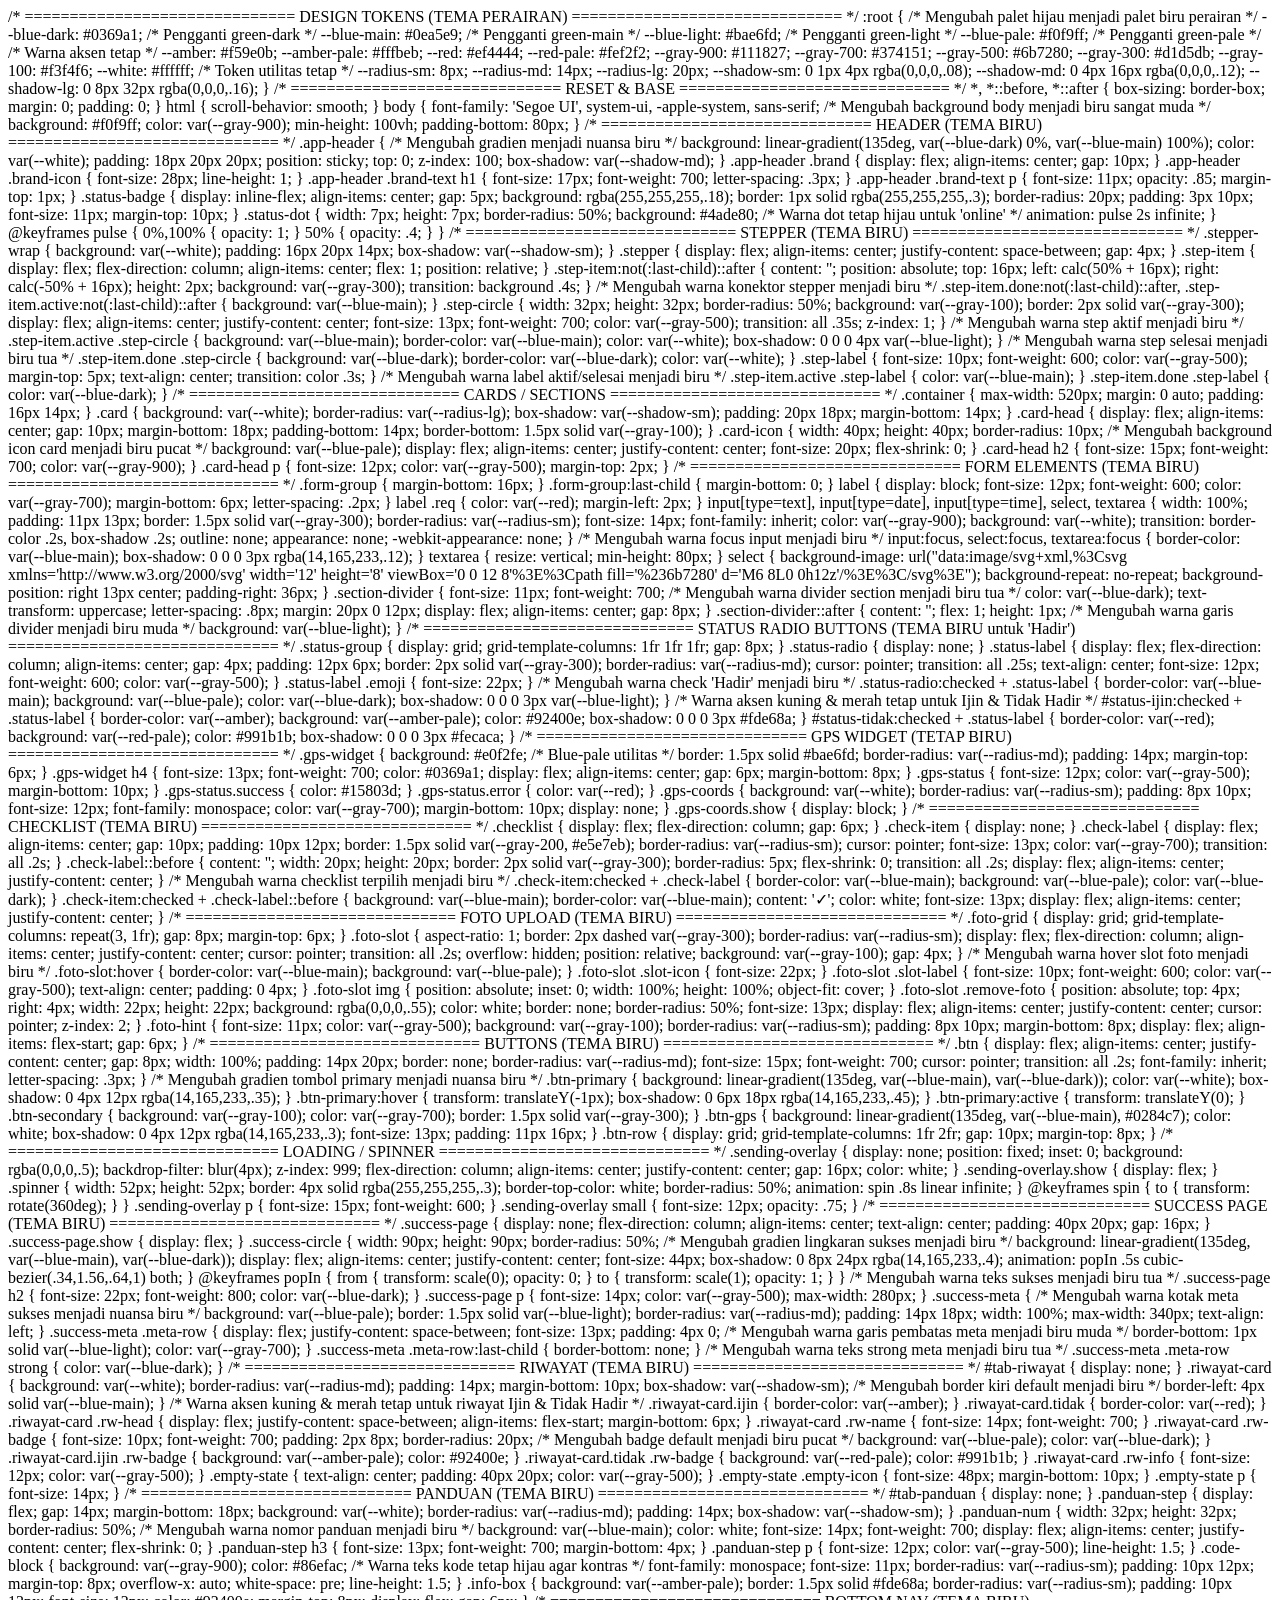
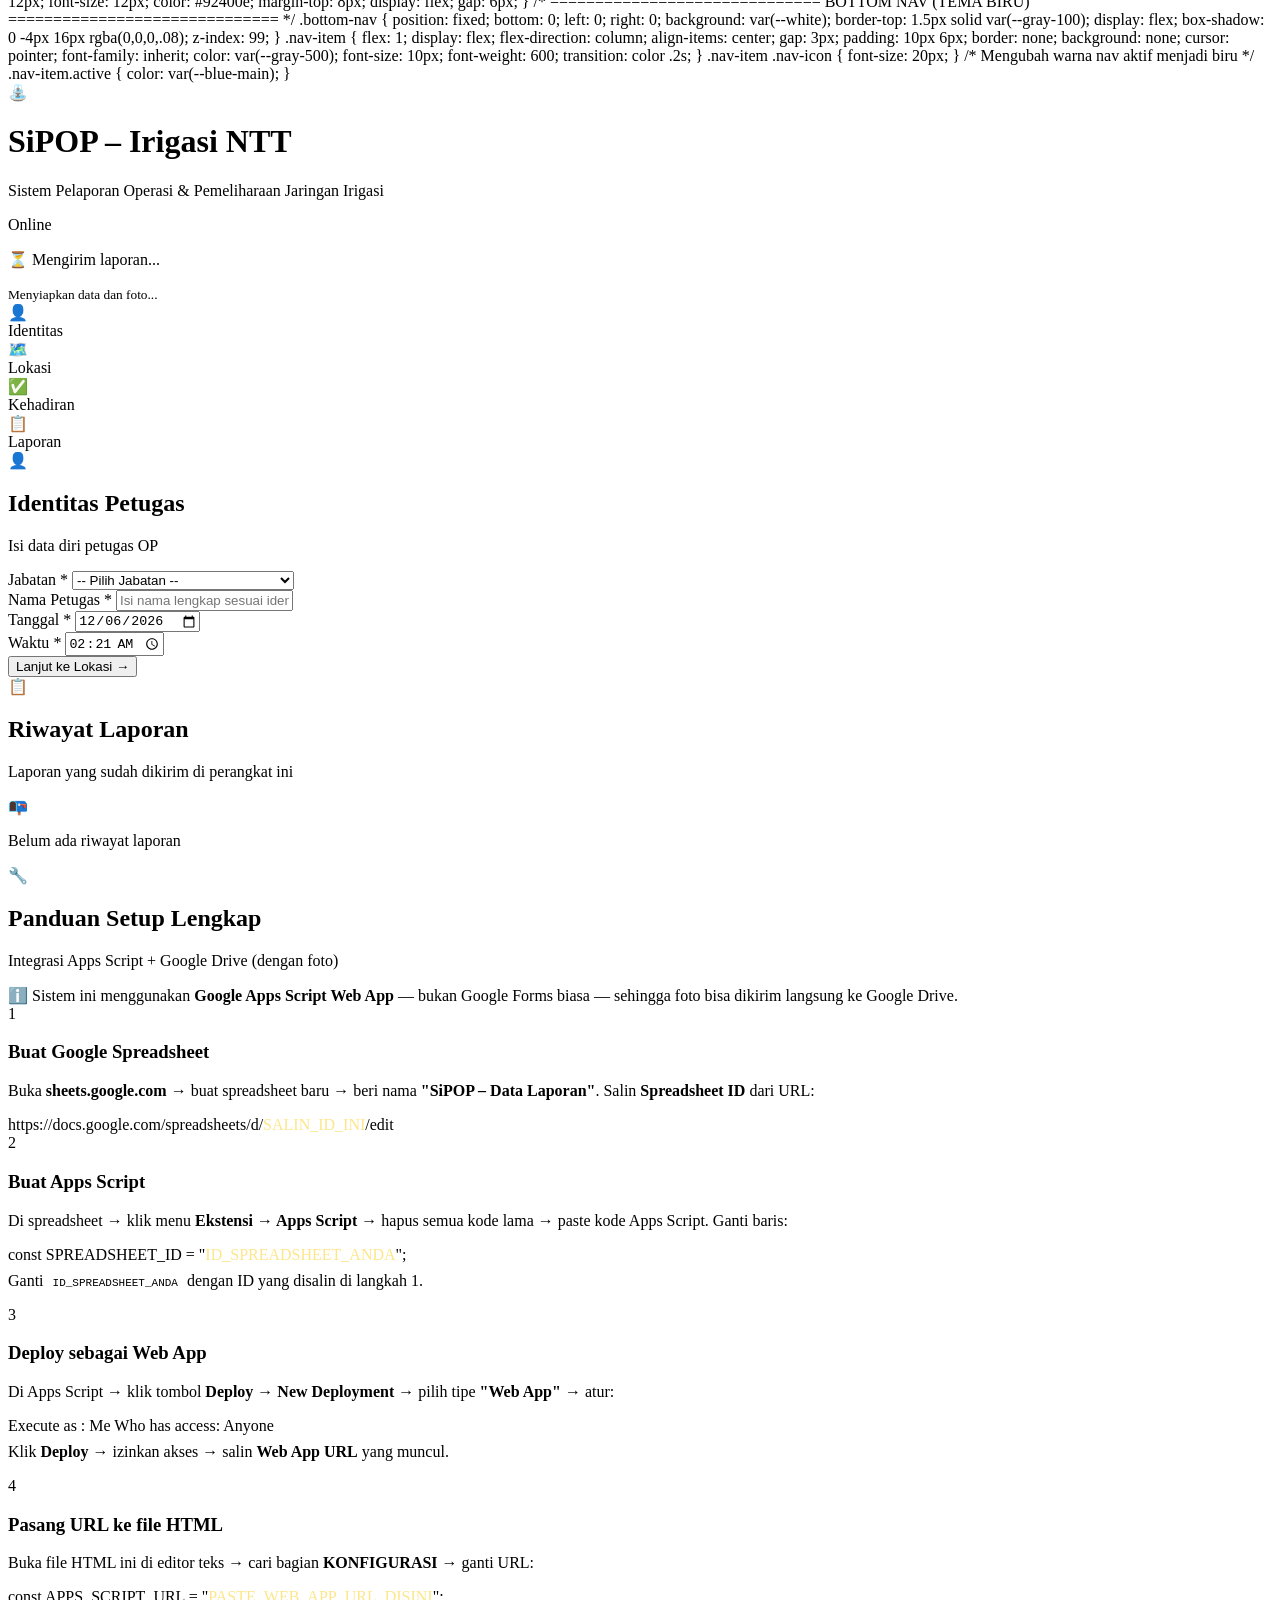
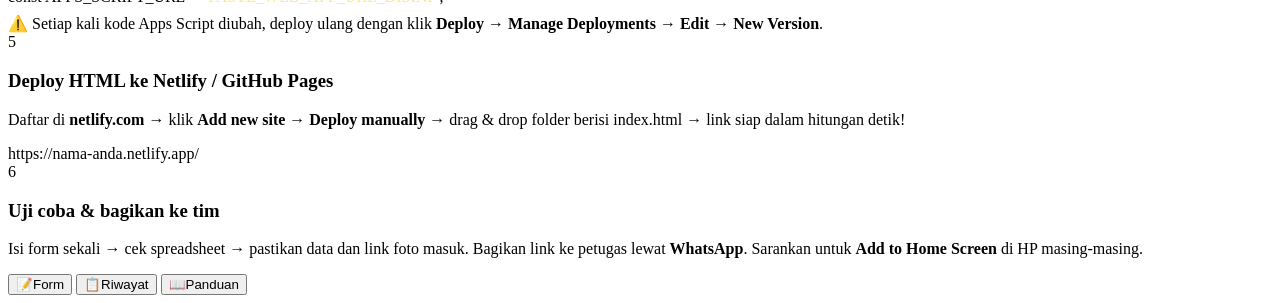
==== commit 0801d8a9: "Update inde.html" ====
--- a/inde.html
+++ b/inde.html
@@ -8,7 +8,7 @@
   <meta name="apple-mobile-web-app-capable" content="yes" />
   <meta name="apple-mobile-web-app-status-bar-style" content="black-translucent" />
   <title>SiPOP – Sistem Pelaporan Operasional dan Pemeliharaan Jaringan Irigasi NTT</title>
-  <style>
+  <link>
     /* ==============================
        DESIGN TOKENS (TEMA PERAIRAN)
     ============================== */
@@ -1506,4 +1506,4 @@
 }
 </script>
 </body>
-</html>+</html>
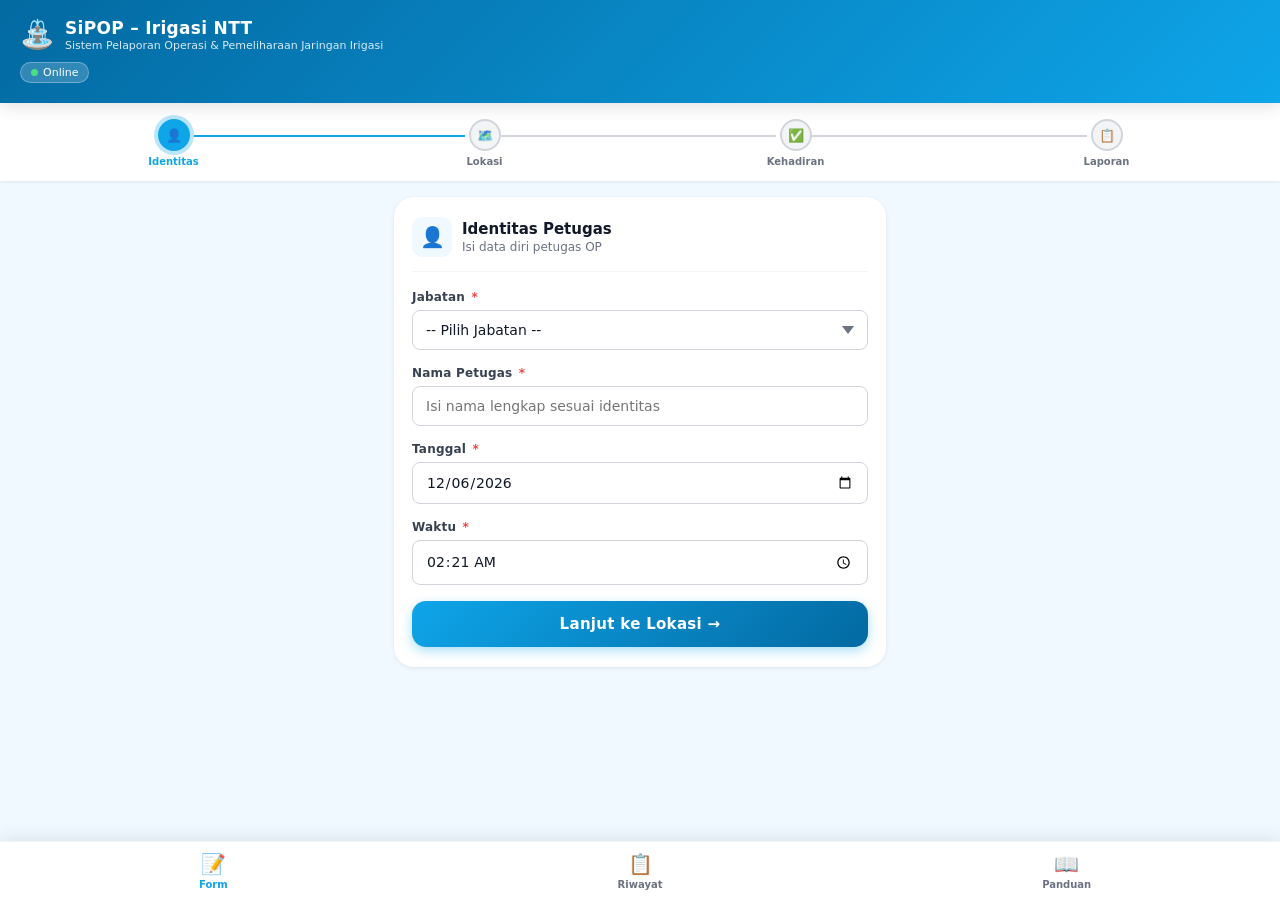
==== commit 1a6c534f: "Add files via upload" ====
--- a/inde.html
+++ b/inde.html
@@ -8,720 +8,7 @@
   <meta name="apple-mobile-web-app-capable" content="yes" />
   <meta name="apple-mobile-web-app-status-bar-style" content="black-translucent" />
   <title>SiPOP – Sistem Pelaporan Operasional dan Pemeliharaan Jaringan Irigasi NTT</title>
-  <link>
-    /* ==============================
-       DESIGN TOKENS (TEMA PERAIRAN)
-    ============================== */
-    :root {
-      /* Mengubah palet hijau menjadi palet biru perairan */
-      --blue-dark:    #0369a1; /* Pengganti green-dark */
-      --blue-main:    #0ea5e9; /* Pengganti green-main */
-      --blue-light:   #bae6fd; /* Pengganti green-light */
-      --blue-pale:    #f0f9ff; /* Pengganti green-pale */
-      
-      /* Warna aksen tetap */
-      --amber:        #f59e0b;
-      --amber-pale:   #fffbeb;
-      --red:          #ef4444;
-      --red-pale:     #fef2f2;
-      --gray-900:     #111827;
-      --gray-700:     #374151;
-      --gray-500:     #6b7280;
-      --gray-300:     #d1d5db;
-      --gray-100:     #f3f4f6;
-      --white:        #ffffff;
-      
-      /* Token utilitas tetap */
-      --radius-sm:    8px;
-      --radius-md:    14px;
-      --radius-lg:    20px;
-      --shadow-sm:    0 1px 4px rgba(0,0,0,.08);
-      --shadow-md:    0 4px 16px rgba(0,0,0,.12);
-      --shadow-lg:    0 8px 32px rgba(0,0,0,.16);
-    }
-
-    /* ==============================
-       RESET & BASE
-    ============================== */
-    *, *::before, *::after { box-sizing: border-box; margin: 0; padding: 0; }
-    html { scroll-behavior: smooth; }
-    body {
-      font-family: 'Segoe UI', system-ui, -apple-system, sans-serif;
-      /* Mengubah background body menjadi biru sangat muda */
-      background: #f0f9ff; 
-      color: var(--gray-900);
-      min-height: 100vh;
-      padding-bottom: 80px;
-    }
-
-    /* ==============================
-       HEADER (TEMA BIRU)
-    ============================== */
-    .app-header {
-      /* Mengubah gradien menjadi nuansa biru */
-      background: linear-gradient(135deg, var(--blue-dark) 0%, var(--blue-main) 100%);
-      color: var(--white);
-      padding: 18px 20px 20px;
-      position: sticky;
-      top: 0;
-      z-index: 100;
-      box-shadow: var(--shadow-md);
-    }
-    .app-header .brand {
-      display: flex;
-      align-items: center;
-      gap: 10px;
-    }
-    .app-header .brand-icon {
-      font-size: 28px;
-      line-height: 1;
-    }
-    .app-header .brand-text h1 {
-      font-size: 17px;
-      font-weight: 700;
-      letter-spacing: .3px;
-    }
-    .app-header .brand-text p {
-      font-size: 11px;
-      opacity: .85;
-      margin-top: 1px;
-    }
-    .status-badge {
-      display: inline-flex;
-      align-items: center;
-      gap: 5px;
-      background: rgba(255,255,255,.18);
-      border: 1px solid rgba(255,255,255,.3);
-      border-radius: 20px;
-      padding: 3px 10px;
-      font-size: 11px;
-      margin-top: 10px;
-    }
-    .status-dot {
-      width: 7px; height: 7px;
-      border-radius: 50%;
-      background: #4ade80; /* Warna dot tetap hijau untuk 'online' */
-      animation: pulse 2s infinite;
-    }
-    @keyframes pulse {
-      0%,100% { opacity: 1; }
-      50%      { opacity: .4; }
-    }
-
-    /* ==============================
-       STEPPER (TEMA BIRU)
-    ============================== */
-    .stepper-wrap {
-      background: var(--white);
-      padding: 16px 20px 14px;
-      box-shadow: var(--shadow-sm);
-    }
-    .stepper {
-      display: flex;
-      align-items: center;
-      justify-content: space-between;
-      gap: 4px;
-    }
-    .step-item {
-      display: flex;
-      flex-direction: column;
-      align-items: center;
-      flex: 1;
-      position: relative;
-    }
-    .step-item:not(:last-child)::after {
-      content: '';
-      position: absolute;
-      top: 16px;
-      left: calc(50% + 16px);
-      right: calc(-50% + 16px);
-      height: 2px;
-      background: var(--gray-300);
-      transition: background .4s;
-    }
-    /* Mengubah warna konektor stepper menjadi biru */
-    .step-item.done:not(:last-child)::after,
-    .step-item.active:not(:last-child)::after {
-      background: var(--blue-main);
-    }
-    .step-circle {
-      width: 32px; height: 32px;
-      border-radius: 50%;
-      background: var(--gray-100);
-      border: 2px solid var(--gray-300);
-      display: flex; align-items: center; justify-content: center;
-      font-size: 13px;
-      font-weight: 700;
-      color: var(--gray-500);
-      transition: all .35s;
-      z-index: 1;
-    }
-    /* Mengubah warna step aktif menjadi biru */
-    .step-item.active .step-circle {
-      background: var(--blue-main);
-      border-color: var(--blue-main);
-      color: var(--white);
-      box-shadow: 0 0 0 4px var(--blue-light);
-    }
-    /* Mengubah warna step selesai menjadi biru tua */
-    .step-item.done .step-circle {
-      background: var(--blue-dark);
-      border-color: var(--blue-dark);
-      color: var(--white);
-    }
-    .step-label {
-      font-size: 10px;
-      font-weight: 600;
-      color: var(--gray-500);
-      margin-top: 5px;
-      text-align: center;
-      transition: color .3s;
-    }
-    /* Mengubah warna label aktif/selesai menjadi biru */
-    .step-item.active .step-label { color: var(--blue-main); }
-    .step-item.done .step-label   { color: var(--blue-dark); }
-
-    /* ==============================
-       CARDS / SECTIONS
-    ============================== */
-    .container {
-      max-width: 520px;
-      margin: 0 auto;
-      padding: 16px 14px;
-    }
-    .card {
-      background: var(--white);
-      border-radius: var(--radius-lg);
-      box-shadow: var(--shadow-sm);
-      padding: 20px 18px;
-      margin-bottom: 14px;
-    }
-    .card-head {
-      display: flex;
-      align-items: center;
-      gap: 10px;
-      margin-bottom: 18px;
-      padding-bottom: 14px;
-      border-bottom: 1.5px solid var(--gray-100);
-    }
-    .card-icon {
-      width: 40px; height: 40px;
-      border-radius: 10px;
-      /* Mengubah background icon card menjadi biru pucat */
-      background: var(--blue-pale);
-      display: flex; align-items: center; justify-content: center;
-      font-size: 20px;
-      flex-shrink: 0;
-    }
-    .card-head h2 {
-      font-size: 15px;
-      font-weight: 700;
-      color: var(--gray-900);
-    }
-    .card-head p {
-      font-size: 12px;
-      color: var(--gray-500);
-      margin-top: 2px;
-    }
-
-    /* ==============================
-       FORM ELEMENTS (TEMA BIRU)
-    ============================== */
-    .form-group {
-      margin-bottom: 16px;
-    }
-    .form-group:last-child { margin-bottom: 0; }
-    label {
-      display: block;
-      font-size: 12px;
-      font-weight: 600;
-      color: var(--gray-700);
-      margin-bottom: 6px;
-      letter-spacing: .2px;
-    }
-    label .req { color: var(--red); margin-left: 2px; }
-    input[type=text],
-    input[type=date],
-    input[type=time],
-    select,
-    textarea {
-      width: 100%;
-      padding: 11px 13px;
-      border: 1.5px solid var(--gray-300);
-      border-radius: var(--radius-sm);
-      font-size: 14px;
-      font-family: inherit;
-      color: var(--gray-900);
-      background: var(--white);
-      transition: border-color .2s, box-shadow .2s;
-      outline: none;
-      appearance: none;
-      -webkit-appearance: none;
-    }
-    /* Mengubah warna focus input menjadi biru */
-    input:focus, select:focus, textarea:focus {
-      border-color: var(--blue-main);
-      box-shadow: 0 0 0 3px rgba(14,165,233,.12);
-    }
-    textarea { resize: vertical; min-height: 80px; }
-    select { background-image: url("data:image/svg+xml,%3Csvg xmlns='http://www.w3.org/2000/svg' width='12' height='8' viewBox='0 0 12 8'%3E%3Cpath fill='%236b7280' d='M6 8L0 0h12z'/%3E%3C/svg%3E"); background-repeat: no-repeat; background-position: right 13px center; padding-right: 36px; }
-
-    .section-divider {
-      font-size: 11px;
-      font-weight: 700;
-      /* Mengubah warna divider section menjadi biru tua */
-      color: var(--blue-dark);
-      text-transform: uppercase;
-      letter-spacing: .8px;
-      margin: 20px 0 12px;
-      display: flex;
-      align-items: center;
-      gap: 8px;
-    }
-    .section-divider::after {
-      content: '';
-      flex: 1;
-      height: 1px;
-      /* Mengubah warna garis divider menjadi biru muda */
-      background: var(--blue-light);
-    }
-
-    /* ==============================
-       STATUS RADIO BUTTONS (TEMA BIRU untuk 'Hadir')
-    ============================== */
-    .status-group {
-      display: grid;
-      grid-template-columns: 1fr 1fr 1fr;
-      gap: 8px;
-    }
-    .status-radio { display: none; }
-    .status-label {
-      display: flex;
-      flex-direction: column;
-      align-items: center;
-      gap: 4px;
-      padding: 12px 6px;
-      border: 2px solid var(--gray-300);
-      border-radius: var(--radius-md);
-      cursor: pointer;
-      transition: all .25s;
-      text-align: center;
-      font-size: 12px;
-      font-weight: 600;
-      color: var(--gray-500);
-    }
-    .status-label .emoji { font-size: 22px; }
-    /* Mengubah warna check 'Hadir' menjadi biru */
-    .status-radio:checked + .status-label {
-      border-color: var(--blue-main);
-      background: var(--blue-pale);
-      color: var(--blue-dark);
-      box-shadow: 0 0 0 3px var(--blue-light);
-    }
-    /* Warna aksen kuning & merah tetap untuk Ijin & Tidak Hadir */
-    #status-ijin:checked + .status-label {
-      border-color: var(--amber);
-      background: var(--amber-pale);
-      color: #92400e;
-      box-shadow: 0 0 0 3px #fde68a;
-    }
-    #status-tidak:checked + .status-label {
-      border-color: var(--red);
-      background: var(--red-pale);
-      color: #991b1b;
-      box-shadow: 0 0 0 3px #fecaca;
-    }
-
-    /* ==============================
-       GPS WIDGET (TETAP BIRU)
-    ============================== */
-    .gps-widget {
-      background: #e0f2fe; /* Blue-pale utilitas */
-      border: 1.5px solid #bae6fd;
-      border-radius: var(--radius-md);
-      padding: 14px;
-      margin-top: 6px;
-    }
-    .gps-widget h4 {
-      font-size: 13px;
-      font-weight: 700;
-      color: #0369a1;
-      display: flex;
-      align-items: center;
-      gap: 6px;
-      margin-bottom: 8px;
-    }
-    .gps-status {
-      font-size: 12px;
-      color: var(--gray-500);
-      margin-bottom: 10px;
-    }
-    .gps-status.success { color: #15803d; }
-    .gps-status.error   { color: var(--red); }
-    .gps-coords {
-      background: var(--white);
-      border-radius: var(--radius-sm);
-      padding: 8px 10px;
-      font-size: 12px;
-      font-family: monospace;
-      color: var(--gray-700);
-      margin-bottom: 10px;
-      display: none;
-    }
-    .gps-coords.show { display: block; }
-
-    /* ==============================
-       CHECKLIST (TEMA BIRU)
-    ============================== */
-    .checklist { display: flex; flex-direction: column; gap: 6px; }
-    .check-item { display: none; }
-    .check-label {
-      display: flex;
-      align-items: center;
-      gap: 10px;
-      padding: 10px 12px;
-      border: 1.5px solid var(--gray-200, #e5e7eb);
-      border-radius: var(--radius-sm);
-      cursor: pointer;
-      font-size: 13px;
-      color: var(--gray-700);
-      transition: all .2s;
-    }
-    .check-label::before {
-      content: '';
-      width: 20px; height: 20px;
-      border: 2px solid var(--gray-300);
-      border-radius: 5px;
-      flex-shrink: 0;
-      transition: all .2s;
-      display: flex;
-      align-items: center;
-      justify-content: center;
-    }
-    /* Mengubah warna checklist terpilih menjadi biru */
-    .check-item:checked + .check-label {
-      border-color: var(--blue-main);
-      background: var(--blue-pale);
-      color: var(--blue-dark);
-    }
-    .check-item:checked + .check-label::before {
-      background: var(--blue-main);
-      border-color: var(--blue-main);
-      content: '✓';
-      color: white;
-      font-size: 13px;
-      display: flex;
-      align-items: center;
-      justify-content: center;
-    }
-
-    /* ==============================
-       FOTO UPLOAD (TEMA BIRU)
-    ============================== */
-    .foto-grid {
-      display: grid;
-      grid-template-columns: repeat(3, 1fr);
-      gap: 8px;
-      margin-top: 6px;
-    }
-    .foto-slot {
-      aspect-ratio: 1;
-      border: 2px dashed var(--gray-300);
-      border-radius: var(--radius-sm);
-      display: flex;
-      flex-direction: column;
-      align-items: center;
-      justify-content: center;
-      cursor: pointer;
-      transition: all .2s;
-      overflow: hidden;
-      position: relative;
-      background: var(--gray-100);
-      gap: 4px;
-    }
-    /* Mengubah warna hover slot foto menjadi biru */
-    .foto-slot:hover { border-color: var(--blue-main); background: var(--blue-pale); }
-    .foto-slot .slot-icon { font-size: 22px; }
-    .foto-slot .slot-label { font-size: 10px; font-weight: 600; color: var(--gray-500); text-align: center; padding: 0 4px; }
-    .foto-slot img {
-      position: absolute; inset: 0;
-      width: 100%; height: 100%;
-      object-fit: cover;
-    }
-    .foto-slot .remove-foto {
-      position: absolute; top: 4px; right: 4px;
-      width: 22px; height: 22px;
-      background: rgba(0,0,0,.55);
-      color: white;
-      border: none;
-      border-radius: 50%;
-      font-size: 13px;
-      display: flex; align-items: center; justify-content: center;
-      cursor: pointer;
-      z-index: 2;
-    }
-    .foto-hint {
-      font-size: 11px;
-      color: var(--gray-500);
-      background: var(--gray-100);
-      border-radius: var(--radius-sm);
-      padding: 8px 10px;
-      margin-bottom: 8px;
-      display: flex;
-      align-items: flex-start;
-      gap: 6px;
-    }
-
-    /* ==============================
-       BUTTONS (TEMA BIRU)
-    ============================== */
-    .btn {
-      display: flex;
-      align-items: center;
-      justify-content: center;
-      gap: 8px;
-      width: 100%;
-      padding: 14px 20px;
-      border: none;
-      border-radius: var(--radius-md);
-      font-size: 15px;
-      font-weight: 700;
-      cursor: pointer;
-      transition: all .2s;
-      font-family: inherit;
-      letter-spacing: .3px;
-    }
-    /* Mengubah gradien tombol primary menjadi nuansa biru */
-    .btn-primary {
-      background: linear-gradient(135deg, var(--blue-main), var(--blue-dark));
-      color: var(--white);
-      box-shadow: 0 4px 12px rgba(14,165,233,.35);
-    }
-    .btn-primary:hover { transform: translateY(-1px); box-shadow: 0 6px 18px rgba(14,165,233,.45); }
-    .btn-primary:active { transform: translateY(0); }
-    .btn-secondary {
-      background: var(--gray-100);
-      color: var(--gray-700);
-      border: 1.5px solid var(--gray-300);
-    }
-    .btn-gps {
-      background: linear-gradient(135deg, var(--blue-main), #0284c7);
-      color: white;
-      box-shadow: 0 4px 12px rgba(14,165,233,.3);
-      font-size: 13px;
-      padding: 11px 16px;
-    }
-    .btn-row {
-      display: grid;
-      grid-template-columns: 1fr 2fr;
-      gap: 10px;
-      margin-top: 8px;
-    }
-
-    /* ==============================
-       LOADING / SPINNER
-    ============================== */
-    .sending-overlay {
-      display: none;
-      position: fixed; inset: 0;
-      background: rgba(0,0,0,.5);
-      backdrop-filter: blur(4px);
-      z-index: 999;
-      flex-direction: column;
-      align-items: center;
-      justify-content: center;
-      gap: 16px;
-      color: white;
-    }
-    .sending-overlay.show { display: flex; }
-    .spinner {
-      width: 52px; height: 52px;
-      border: 4px solid rgba(255,255,255,.3);
-      border-top-color: white;
-      border-radius: 50%;
-      animation: spin .8s linear infinite;
-    }
-    @keyframes spin { to { transform: rotate(360deg); } }
-    .sending-overlay p { font-size: 15px; font-weight: 600; }
-    .sending-overlay small { font-size: 12px; opacity: .75; }
-
-    /* ==============================
-       SUCCESS PAGE (TEMA BIRU)
-    ============================== */
-    .success-page {
-      display: none;
-      flex-direction: column;
-      align-items: center;
-      text-align: center;
-      padding: 40px 20px;
-      gap: 16px;
-    }
-    .success-page.show { display: flex; }
-    .success-circle {
-      width: 90px; height: 90px;
-      border-radius: 50%;
-      /* Mengubah gradien lingkaran sukses menjadi biru */
-      background: linear-gradient(135deg, var(--blue-main), var(--blue-dark));
-      display: flex; align-items: center; justify-content: center;
-      font-size: 44px;
-      box-shadow: 0 8px 24px rgba(14,165,233,.4);
-      animation: popIn .5s cubic-bezier(.34,1.56,.64,1) both;
-    }
-    @keyframes popIn {
-      from { transform: scale(0); opacity: 0; }
-      to   { transform: scale(1); opacity: 1; }
-    }
-    /* Mengubah warna teks sukses menjadi biru tua */
-    .success-page h2 { font-size: 22px; font-weight: 800; color: var(--blue-dark); }
-    .success-page p  { font-size: 14px; color: var(--gray-500); max-width: 280px; }
-    .success-meta {
-      /* Mengubah warna kotak meta sukses menjadi nuansa biru */
-      background: var(--blue-pale);
-      border: 1.5px solid var(--blue-light);
-      border-radius: var(--radius-md);
-      padding: 14px 18px;
-      width: 100%;
-      max-width: 340px;
-      text-align: left;
-    }
-    .success-meta .meta-row {
-      display: flex;
-      justify-content: space-between;
-      font-size: 13px;
-      padding: 4px 0;
-      /* Mengubah warna garis pembatas meta menjadi biru muda */
-      border-bottom: 1px solid var(--blue-light);
-      color: var(--gray-700);
-    }
-    .success-meta .meta-row:last-child { border-bottom: none; }
-    /* Mengubah warna teks strong meta menjadi biru tua */
-    .success-meta .meta-row strong { color: var(--blue-dark); }
-
-    /* ==============================
-       RIWAYAT (TEMA BIRU)
-    ============================== */
-    #tab-riwayat { display: none; }
-    .riwayat-card {
-      background: var(--white);
-      border-radius: var(--radius-md);
-      padding: 14px;
-      margin-bottom: 10px;
-      box-shadow: var(--shadow-sm);
-      /* Mengubah border kiri default menjadi biru */
-      border-left: 4px solid var(--blue-main);
-    }
-    /* Warna aksen kuning & merah tetap untuk riwayat Ijin & Tidak Hadir */
-    .riwayat-card.ijin  { border-color: var(--amber); }
-    .riwayat-card.tidak { border-color: var(--red); }
-    .riwayat-card .rw-head {
-      display: flex;
-      justify-content: space-between;
-      align-items: flex-start;
-      margin-bottom: 6px;
-    }
-    .riwayat-card .rw-name { font-size: 14px; font-weight: 700; }
-    .riwayat-card .rw-badge {
-      font-size: 10px;
-      font-weight: 700;
-      padding: 2px 8px;
-      border-radius: 20px;
-      /* Mengubah badge default menjadi biru pucat */
-      background: var(--blue-pale);
-      color: var(--blue-dark);
-    }
-    .riwayat-card.ijin  .rw-badge { background: var(--amber-pale); color: #92400e; }
-    .riwayat-card.tidak .rw-badge { background: var(--red-pale);   color: #991b1b; }
-    .riwayat-card .rw-info { font-size: 12px; color: var(--gray-500); }
-    .empty-state {
-      text-align: center;
-      padding: 40px 20px;
-      color: var(--gray-500);
-    }
-    .empty-state .empty-icon { font-size: 48px; margin-bottom: 10px; }
-    .empty-state p { font-size: 14px; }
-
-    /* ==============================
-       PANDUAN (TEMA BIRU)
-    ============================== */
-    #tab-panduan { display: none; }
-    .panduan-step {
-      display: flex;
-      gap: 14px;
-      margin-bottom: 18px;
-      background: var(--white);
-      border-radius: var(--radius-md);
-      padding: 14px;
-      box-shadow: var(--shadow-sm);
-    }
-    .panduan-num {
-      width: 32px; height: 32px;
-      border-radius: 50%;
-      /* Mengubah warna nomor panduan menjadi biru */
-      background: var(--blue-main);
-      color: white;
-      font-size: 14px;
-      font-weight: 700;
-      display: flex; align-items: center; justify-content: center;
-      flex-shrink: 0;
-    }
-    .panduan-step h3 { font-size: 13px; font-weight: 700; margin-bottom: 4px; }
-    .panduan-step p  { font-size: 12px; color: var(--gray-500); line-height: 1.5; }
-    .code-block {
-      background: var(--gray-900);
-      color: #86efac; /* Warna teks kode tetap hijau agar kontras */
-      font-family: monospace;
-      font-size: 11px;
-      border-radius: var(--radius-sm);
-      padding: 10px 12px;
-      margin-top: 8px;
-      overflow-x: auto;
-      white-space: pre;
-      line-height: 1.5;
-    }
-    .info-box {
-      background: var(--amber-pale);
-      border: 1.5px solid #fde68a;
-      border-radius: var(--radius-sm);
-      padding: 10px 12px;
-      font-size: 12px;
-      color: #92400e;
-      margin-top: 8px;
-      display: flex;
-      gap: 6px;
-    }
-
-    /* ==============================
-       BOTTOM NAV (TEMA BIRU)
-    ============================== */
-    .bottom-nav {
-      position: fixed;
-      bottom: 0; left: 0; right: 0;
-      background: var(--white);
-      border-top: 1.5px solid var(--gray-100);
-      display: flex;
-      box-shadow: 0 -4px 16px rgba(0,0,0,.08);
-      z-index: 99;
-    }
-    .nav-item {
-      flex: 1;
-      display: flex;
-      flex-direction: column;
-      align-items: center;
-      gap: 3px;
-      padding: 10px 6px;
-      border: none;
-      background: none;
-      cursor: pointer;
-      font-family: inherit;
-      color: var(--gray-500);
-      font-size: 10px;
-      font-weight: 600;
-      transition: color .2s;
-    }
-    .nav-item .nav-icon { font-size: 20px; }
-    /* Mengubah warna nav aktif menjadi biru */
-    .nav-item.active { color: var(--blue-main); }
-  </style>
+  <link rel="stylesheet" href="sipop-style.css" />
 </head>
 <body>
 
@@ -1160,350 +447,6 @@
     <span class="nav-icon">📖</span>Panduan
   </button>
 </nav>
-
-<script>
-/* ============================================================
-   KONFIGURASI — GANTI URL INI SETELAH DEPLOY APPS SCRIPT
-============================================================ */
-const APPS_SCRIPT_URL = "https://script.google.com/macros/s/AKfycbwT98HJRItUbgLIFNyS30-WIINera2rnTCoLM_BZK3vJysM1a0EBR37J-6ItmYNV-xFcQ/exec";
-
-/* ============================================================
-   STATE
-============================================================ */
-let currentStep = 1;
-const totalSteps = 4;
-const fotoData = [null, null, null, null, null, null]; // base64 per slot
-let gpsLat = null, gpsLng = null;
-
-/* ============================================================
-   INIT
-============================================================ */
-window.addEventListener('DOMContentLoaded', () => {
-  // Set tanggal & waktu otomatis
-  const now = new Date();
-  document.getElementById('tanggal').value = now.toISOString().split('T')[0];
-  document.getElementById('waktu').value = now.toTimeString().slice(0,5);
-  renderRiwayat();
-});
-
-/* ============================================================
-   TAB NAVIGATION
-============================================================ */
-function showTab(tab) {
-  ['form','riwayat','panduan'].forEach(t => {
-    document.getElementById('tab-' + t).style.display = t === tab ? 'block' : 'none';
-    document.getElementById('nav-' + t).classList.toggle('active', t === tab);
-  });
-  if (tab === 'riwayat') renderRiwayat();
-}
-
-/* ============================================================
-   STEPPER
-============================================================ */
-function updateStepper(step) {
-  document.querySelectorAll('.step-item').forEach((el, i) => {
-    el.classList.remove('active','done');
-    if (i + 1 < step)  el.classList.add('done');
-    if (i + 1 === step) el.classList.add('active');
-  });
-}
-
-function showStepEl(step) {
-  for (let i = 1; i <= totalSteps; i++) {
-    const el = document.getElementById('step' + i);
-    if (el) el.style.display = i === step ? 'block' : 'none';
-  }
-  document.getElementById('successPage').classList.remove('show');
-  updateStepper(step);
-  window.scrollTo({top: 0, behavior: 'smooth'});
-}
-
-function nextStep(step) {
-  if (!validateStep(currentStep)) return;
-  currentStep = step;
-  showStepEl(step);
-}
-
-function prevStep(step) {
-  currentStep = step;
-  showStepEl(step);
-}
-
-/* ============================================================
-   VALIDASI PER STEP
-============================================================ */
-function validateStep(step) {
-  if (step === 1) {
-    if (!v('jabatan'))     return alert('⚠️ Pilih jabatan terlebih dahulu!'), false;
-    if (!v('namaPetugas')) return alert('⚠️ Nama petugas wajib diisi!'), false;
-    if (!v('tanggal'))     return alert('⚠️ Tanggal wajib diisi!'), false;
-    if (!v('waktu'))       return alert('⚠️ Waktu wajib diisi!'), false;
-  }
-  if (step === 2) {
-    if (!v('daerahIrigasi')) return alert('⚠️ Nama Daerah Irigasi wajib diisi!'), false;
-    if (!v('ruasKerja'))     return alert('⚠️ Ruas Kerja wajib diisi!'), false;
-    if (!v('desa'))          return alert('⚠️ Nama Desa wajib diisi!'), false;
-    if (!v('kecamatan'))     return alert('⚠️ Kecamatan wajib diisi!'), false;
-    if (!v('kabupaten'))     return alert('⚠️ Kabupaten wajib diisi!'), false;
-  }
-  if (step === 3) {
-    if (!v('keterangan')) return alert('⚠️ Keterangan wajib diisi!'), false;
-  }
-  return true;
-}
-
-function v(id) {
-  return document.getElementById(id).value.trim();
-}
-
-/* ============================================================
-   GPS
-============================================================ */
-function ambilGPS() {
-  const statusEl = document.getElementById('gpsStatus');
-  const coordEl  = document.getElementById('gpsCoords');
-  statusEl.textContent = '📡 Mengambil lokasi GPS...';
-  statusEl.className = 'gps-status';
-
-  if (!navigator.geolocation) {
-    statusEl.textContent = '❌ Browser tidak mendukung GPS';
-    statusEl.className = 'gps-status error';
-    return;
-  }
-
-  navigator.geolocation.getCurrentPosition(
-    pos => {
-      gpsLat = pos.coords.latitude.toFixed(6);
-      gpsLng = pos.coords.longitude.toFixed(6);
-      const acc = Math.round(pos.coords.accuracy);
-      statusEl.textContent = `✅ Lokasi berhasil diambil (akurasi ±${acc}m)`;
-      statusEl.className = 'gps-status success';
-      coordEl.textContent = `Lat: ${gpsLat}\nLng: ${gpsLng}`;
-      coordEl.classList.add('show');
-    },
-    err => {
-      statusEl.textContent = `❌ Gagal: ${err.message}`;
-      statusEl.className = 'gps-status error';
-    },
-    { enableHighAccuracy: true, timeout: 15000 }
-  );
-}
-
-/* ============================================================
-   FOTO
-============================================================ */
-function pilihFoto(idx) {
-  document.getElementById('fileInput' + idx).click();
-}
-
-function previewFoto(idx, input) {
-  const file = input.files[0];
-  if (!file) return;
-  const reader = new FileReader();
-  reader.onload = e => {
-    fotoData[idx] = { data: e.target.result.split(',')[1], mimeType: file.type, name: file.name };
-    const slot = document.getElementById('slot' + idx);
-    // Clear slot
-    slot.innerHTML = `
-      <img src="${e.target.result}" alt="Foto ${idx+1}" />
-      <button class="remove-foto" onclick="hapusFoto(event,${idx})">✕</button>
-    `;
-  };
-  reader.readAsDataURL(file);
-}
-
-function hapusFoto(e, idx) {
-  e.stopPropagation();
-  fotoData[idx] = null;
-  const labels = ['Kondisi Umum','Pintu Air','Saluran','Bendung','Kegiatan','Lainnya'];
-  const icons  = ['📷','🚪','🌊','🏗️','👷','➕'];
-  const slot = document.getElementById('slot' + idx);
-  slot.onclick = () => pilihFoto(idx);
-  slot.innerHTML = `
-    <span class="slot-icon">${icons[idx]}</span>
-    <span class="slot-label">${labels[idx]}</span>
-  `;
-  document.getElementById('fileInput' + idx).value = '';
-}
-
-/* ============================================================
-   KUMPULKAN DATA FORM
-============================================================ */
-function kumpulkanData() {
-  const kegiatan = [];
-  document.querySelectorAll('.check-item:checked').forEach(el => kegiatan.push(el.value));
-
-  return {
-    timestamp:     new Date().toISOString(),
-    jabatan:       v('jabatan'),
-    nama:          v('namaPetugas'),
-    tanggal:       v('tanggal'),
-    waktu:         v('waktu'),
-    daerahIrigasi: v('daerahIrigasi'),
-    ruasKerja:     v('ruasKerja'),
-    desa:          v('desa'),
-    kecamatan:     v('kecamatan'),
-    kabupaten:     v('kabupaten'),
-    status:        document.querySelector('input[name="status"]:checked').value,
-    keterangan:    v('keterangan'),
-    lat:           gpsLat || '-',
-    lng:           gpsLng || '-',
-    kegiatan,
-    catatan:       v('catatan'),
-    fotos:         fotoData.filter(Boolean)
-  };
-}
-
-/* ============================================================
-   KIRIM LAPORAN
-============================================================ */
-async function kirimLaporan() {
-  // Validasi minimal 1 kegiatan
-  const checkedCount = document.querySelectorAll('.check-item:checked').length;
-  if (checkedCount === 0) {
-    return alert('⚠️ Pilih minimal satu kegiatan yang dilakukan!');
-  }
-
-  const payload = kumpulkanData();
-  const overlay = document.getElementById('sendingOverlay');
-  overlay.classList.add('show');
-
-  // Simpan ke localStorage riwayat
-  simpanRiwayat(payload);
-
-  // Kirim ke Apps Script (jika URL sudah dikonfigurasi)
-  if (APPS_SCRIPT_URL !== "https://script.google.com/macros/s/AKfycbwT98HJRItUbgLIFNyS30-WIINera2rnTCoLM_BZK3vJysM1a0EBR37J-6ItmYNV-xFcQ/exec") {
-    try {
-      await fetch(APPS_SCRIPT_URL, {
-        method: 'POST',
-        headers: { 'Content-Type': 'application/json' },
-        body: JSON.stringify(payload),
-        mode: 'no-cors'
-      });
-    } catch(err) {
-      console.warn('Gagal kirim ke server:', err);
-    }
-  }
-
-  // Simulasi delay
-  await new Promise(r => setTimeout(r, 2000));
-  overlay.classList.remove('show');
-  tampilkanSukses(payload);
-}
-
-/* ============================================================
-   TAMPILKAN SUKSES
-============================================================ */
-function tampilkanSukses(data) {
-  // Sembunyikan isi step4 kecuali successPage
-  document.querySelectorAll('#step4 > .card, #step4 > .btn-row').forEach(el => el.style.display = 'none');
-
-  const sp = document.getElementById('successPage');
-  sp.classList.add('show');
-
-  document.getElementById('successMeta').innerHTML = `
-    <div class="meta-row"><span>👤 Petugas</span><strong>${data.nama}</strong></div>
-    <div class="meta-row"><span>🏷️ Jabatan</span><strong>${data.jabatan}</strong></div>
-    <div class="meta-row"><span>📅 Tanggal</span><strong>${data.tanggal} ${data.waktu}</strong></div>
-    <div class="meta-row"><span>🌾 D.I</span><strong>${data.daerahIrigasi}</strong></div>
-    <div class="meta-row"><span>✅ Status</span><strong>${data.status}</strong></div>
-    <div class="meta-row"><span>📋 Kegiatan</span><strong>${data.kegiatan.length} item</strong></div>
-    <div class="meta-row"><span>📸 Foto</span><strong>${data.fotos.length} foto</strong></div>
-  `;
-
-  window.scrollTo({ top: 0, behavior: 'smooth' });
-}
-
-/* ============================================================
-   BUAT LAPORAN BARU
-============================================================ */
-function buatBaru() {
-  // Reset form
-  document.getElementById('jabatan').value = '';
-  document.getElementById('namaPetugas').value = '';
-  const now = new Date();
-  document.getElementById('tanggal').value = now.toISOString().split('T')[0];
-  document.getElementById('waktu').value = now.toTimeString().slice(0,5);
-  document.getElementById('daerahIrigasi').value = '';
-  document.getElementById('ruasKerja').value = '';
-  document.getElementById('desa').value = '';
-  document.getElementById('kecamatan').value = '';
-  document.getElementById('kabupaten').value = '';
-  document.getElementById('keterangan').value = '';
-  document.getElementById('catatan').value = '';
-  document.getElementById('gpsStatus').textContent = '🛰️ Belum diambil — Tap tombol untuk capture lokasi';
-  document.getElementById('gpsStatus').className = 'gps-status';
-  document.getElementById('gpsCoords').classList.remove('show');
-  document.querySelectorAll('.check-item').forEach(el => el.checked = false);
-  document.getElementById('status-hadir').checked = true;
-  gpsLat = null; gpsLng = null;
-  fotoData.fill(null);
-  // Reset foto slots
-  const labels = ['Kondisi Umum','Pintu Air','Saluran','Bendung','Kegiatan','Lainnya'];
-  const icons  = ['📷','🚪','🌊','🏗️','👷','➕'];
-  for (let i = 0; i < 6; i++) {
-    const slot = document.getElementById('slot' + i);
-    slot.onclick = () => pilihFoto(i);
-    slot.innerHTML = `<span class="slot-icon">${icons[i]}</span><span class="slot-label">${labels[i]}</span>`;
-    document.getElementById('fileInput' + i).value = '';
-  }
-  // Restore cards
-  document.querySelectorAll('#step4 > .card, #step4 > .btn-row').forEach(el => el.style.display = '');
-  document.getElementById('successPage').classList.remove('show');
-
-  currentStep = 1;
-  showStepEl(1);
-}
-
-/* ============================================================
-   RIWAYAT (localStorage)
-============================================================ */
-function simpanRiwayat(data) {
-  try {
-    const raw = localStorage.getItem('siap_riwayat') || '[]';
-    const list = JSON.parse(raw);
-    list.unshift({
-      id:      Date.now(),
-      nama:    data.nama,
-      jabatan: data.jabatan,
-      tanggal: data.tanggal,
-      waktu:   data.waktu,
-      status:  data.status,
-      di:      data.daerahIrigasi,
-      kegiatan:data.kegiatan.length,
-      foto:    data.fotos.length
-    });
-    if (list.length > 50) list.pop();
-    localStorage.setItem('siap_riwayat', JSON.stringify(list));
-  } catch(e) { console.warn(e); }
-}
-
-function renderRiwayat() {
-  const el = document.getElementById('riwayatList');
-  try {
-    const raw = localStorage.getItem('siap_riwayat') || '[]';
-    const list = JSON.parse(raw);
-    if (list.length === 0) {
-      el.innerHTML = `<div class="empty-state"><div class="empty-icon">📭</div><p>Belum ada riwayat laporan</p></div>`;
-      return;
-    }
-    el.innerHTML = list.map(r => {
-      // Mengubah kondisi kelas badge default (sekarang biru)
-      const cls = r.status === 'Ijin/Sakit' ? 'ijin' : r.status === 'Tidak Hadir' ? 'tidak' : '';
-      return `
-        <div class="riwayat-card ${cls}">
-          <div class="rw-head">
-            <div class="rw-name">${r.nama}</div>
-            <div class="rw-badge">${r.status}</div>
-          </div>
-          <div class="rw-info">📅 ${r.tanggal} ${r.waktu} &nbsp;|&nbsp; 🌾 ${r.di}</div>
-          <div class="rw-info" style="margin-top:3px">🏷️ ${r.jabatan} &nbsp;|&nbsp; 📋 ${r.kegiatan} kegiatan &nbsp;|&nbsp; 📸 ${r.foto} foto</div>
-        </div>`;
-    }).join('');
-  } catch(e) {
-    el.innerHTML = `<div class="empty-state"><div class="empty-icon">⚠️</div><p>Gagal memuat riwayat</p></div>`;
-  }
-}
-</script>
+<script src="app.js"></script>
 </body>
-</html>
+</html>
--- a/sipop-style.css
+++ b/sipop-style.css
@@ -0,0 +1,870 @@
+/* ================================================================
+   SiPOP – Sistem Pelaporan Operasional dan Pemeliharaan
+           Jaringan Irigasi NTT
+   sipop-style.css — Tema Perairan (Biru)
+   Versi terpisah, pasangkan dengan inde.html via:
+   <link rel="stylesheet" href="sipop-style.css" />
+   ================================================================ */
+
+
+/* ==============================
+   1. DESIGN TOKENS – TEMA BIRU PERAIRAN
+============================== */
+:root {
+  /* Palet Utama – Biru Perairan */
+  --blue-dark:    #0369a1;   /* biru tua, header & aksen gelap */
+  --blue-main:    #0ea5e9;   /* biru utama, tombol & highlight */
+  --blue-light:   #bae6fd;   /* biru muda, garis & ring */
+  --blue-pale:    #f0f9ff;   /* biru sangat pucat, bg elemen */
+
+  /* Warna Aksen */
+  --amber:        #f59e0b;   /* kuning – status Ijin/Sakit */
+  --amber-pale:   #fffbeb;
+  --red:          #ef4444;   /* merah – status Tidak Hadir */
+  --red-pale:     #fef2f2;
+
+  /* Skala Abu-abu */
+  --gray-900:     #111827;
+  --gray-700:     #374151;
+  --gray-500:     #6b7280;
+  --gray-300:     #d1d5db;
+  --gray-200:     #e5e7eb;
+  --gray-100:     #f3f4f6;
+  --white:        #ffffff;
+
+  /* Radius Sudut */
+  --radius-sm:    8px;
+  --radius-md:    14px;
+  --radius-lg:    20px;
+
+  /* Bayangan */
+  --shadow-sm:    0 1px 4px rgba(0,0,0,.08);
+  --shadow-md:    0 4px 16px rgba(0,0,0,.12);
+  --shadow-lg:    0 8px 32px rgba(0,0,0,.16);
+}
+
+
+/* ==============================
+   2. RESET & BASE
+============================== */
+*, *::before, *::after {
+  box-sizing: border-box;
+  margin: 0;
+  padding: 0;
+}
+
+html { scroll-behavior: smooth; }
+
+body {
+  font-family: 'Segoe UI', system-ui, -apple-system, sans-serif;
+  background: #f0f9ff;
+  color: var(--gray-900);
+  min-height: 100vh;
+  padding-bottom: 80px;
+}
+
+
+/* ==============================
+   3. HEADER – GRADIEN BIRU
+============================== */
+.app-header {
+  background: linear-gradient(135deg, var(--blue-dark) 0%, var(--blue-main) 100%);
+  color: var(--white);
+  padding: 18px 20px 20px;
+  position: sticky;
+  top: 0;
+  z-index: 100;
+  box-shadow: var(--shadow-md);
+}
+
+.app-header .brand {
+  display: flex;
+  align-items: center;
+  gap: 10px;
+}
+
+.app-header .brand-icon { font-size: 28px; line-height: 1; }
+
+.app-header .brand-text h1 {
+  font-size: 17px;
+  font-weight: 700;
+  letter-spacing: .3px;
+}
+
+.app-header .brand-text p {
+  font-size: 11px;
+  opacity: .85;
+  margin-top: 1px;
+}
+
+/* Badge "Online" */
+.status-badge {
+  display: inline-flex;
+  align-items: center;
+  gap: 5px;
+  background: rgba(255,255,255,.18);
+  border: 1px solid rgba(255,255,255,.3);
+  border-radius: 20px;
+  padding: 3px 10px;
+  font-size: 11px;
+  margin-top: 10px;
+}
+
+.status-dot {
+  width: 7px; height: 7px;
+  border-radius: 50%;
+  background: #4ade80;   /* hijau – sinyal online */
+  animation: pulse 2s infinite;
+}
+
+@keyframes pulse {
+  0%,100% { opacity: 1; }
+  50%      { opacity: .4; }
+}
+
+
+/* ==============================
+   4. STEPPER – PROGRESS LANGKAH
+============================== */
+.stepper-wrap {
+  background: var(--white);
+  padding: 16px 20px 14px;
+  box-shadow: var(--shadow-sm);
+}
+
+.stepper {
+  display: flex;
+  align-items: center;
+  justify-content: space-between;
+  gap: 4px;
+}
+
+.step-item {
+  display: flex;
+  flex-direction: column;
+  align-items: center;
+  flex: 1;
+  position: relative;
+}
+
+/* Garis penghubung */
+.step-item:not(:last-child)::after {
+  content: '';
+  position: absolute;
+  top: 16px;
+  left: calc(50% + 16px);
+  right: calc(-50% + 16px);
+  height: 2px;
+  background: var(--gray-300);
+  transition: background .4s;
+}
+
+.step-item.done:not(:last-child)::after,
+.step-item.active:not(:last-child)::after {
+  background: var(--blue-main);
+}
+
+.step-circle {
+  width: 32px; height: 32px;
+  border-radius: 50%;
+  background: var(--gray-100);
+  border: 2px solid var(--gray-300);
+  display: flex; align-items: center; justify-content: center;
+  font-size: 13px;
+  font-weight: 700;
+  color: var(--gray-500);
+  transition: all .35s;
+  z-index: 1;
+}
+
+.step-item.active .step-circle {
+  background: var(--blue-main);
+  border-color: var(--blue-main);
+  color: var(--white);
+  box-shadow: 0 0 0 4px var(--blue-light);
+}
+
+.step-item.done .step-circle {
+  background: var(--blue-dark);
+  border-color: var(--blue-dark);
+  color: var(--white);
+}
+
+.step-label {
+  font-size: 10px;
+  font-weight: 600;
+  color: var(--gray-500);
+  margin-top: 5px;
+  text-align: center;
+  transition: color .3s;
+}
+
+.step-item.active .step-label { color: var(--blue-main); }
+.step-item.done  .step-label  { color: var(--blue-dark); }
+
+
+/* ==============================
+   5. LAYOUT & CARD
+============================== */
+.container {
+  max-width: 520px;
+  margin: 0 auto;
+  padding: 16px 14px;
+}
+
+.card {
+  background: var(--white);
+  border-radius: var(--radius-lg);
+  box-shadow: var(--shadow-sm);
+  padding: 20px 18px;
+  margin-bottom: 14px;
+}
+
+.card-head {
+  display: flex;
+  align-items: center;
+  gap: 10px;
+  margin-bottom: 18px;
+  padding-bottom: 14px;
+  border-bottom: 1.5px solid var(--gray-100);
+}
+
+.card-icon {
+  width: 40px; height: 40px;
+  border-radius: 10px;
+  background: var(--blue-pale);
+  display: flex; align-items: center; justify-content: center;
+  font-size: 20px;
+  flex-shrink: 0;
+}
+
+.card-head h2 {
+  font-size: 15px;
+  font-weight: 700;
+  color: var(--gray-900);
+}
+
+.card-head p {
+  font-size: 12px;
+  color: var(--gray-500);
+  margin-top: 2px;
+}
+
+
+/* ==============================
+   6. FORM ELEMENTS – FOKUS BIRU
+============================== */
+.form-group { margin-bottom: 16px; }
+.form-group:last-child { margin-bottom: 0; }
+
+label {
+  display: block;
+  font-size: 12px;
+  font-weight: 600;
+  color: var(--gray-700);
+  margin-bottom: 6px;
+  letter-spacing: .2px;
+}
+
+label .req { color: var(--red); margin-left: 2px; }
+
+input[type="text"],
+input[type="date"],
+input[type="time"],
+select,
+textarea {
+  width: 100%;
+  padding: 11px 13px;
+  border: 1.5px solid var(--gray-300);
+  border-radius: var(--radius-sm);
+  font-size: 14px;
+  font-family: inherit;
+  color: var(--gray-900);
+  background: var(--white);
+  transition: border-color .2s, box-shadow .2s;
+  outline: none;
+  appearance: none;
+  -webkit-appearance: none;
+}
+
+input:focus, select:focus, textarea:focus {
+  border-color: var(--blue-main);
+  box-shadow: 0 0 0 3px rgba(14,165,233,.12);
+}
+
+textarea { resize: vertical; min-height: 80px; }
+
+select {
+  background-image: url("data:image/svg+xml,%3Csvg xmlns='http://www.w3.org/2000/svg' width='12' height='8' viewBox='0 0 12 8'%3E%3Cpath fill='%236b7280' d='M6 8L0 0h12z'/%3E%3C/svg%3E");
+  background-repeat: no-repeat;
+  background-position: right 13px center;
+  padding-right: 36px;
+}
+
+.section-divider {
+  font-size: 11px;
+  font-weight: 700;
+  color: var(--blue-dark);
+  text-transform: uppercase;
+  letter-spacing: .8px;
+  margin: 20px 0 12px;
+  display: flex;
+  align-items: center;
+  gap: 8px;
+}
+
+.section-divider::after {
+  content: '';
+  flex: 1;
+  height: 1px;
+  background: var(--blue-light);
+}
+
+
+/* ==============================
+   7. STATUS KEHADIRAN – RADIO BUTTON CUSTOM
+============================== */
+.status-group {
+  display: grid;
+  grid-template-columns: 1fr 1fr 1fr;
+  gap: 8px;
+}
+
+.status-radio { display: none; }
+
+.status-label {
+  display: flex;
+  flex-direction: column;
+  align-items: center;
+  gap: 4px;
+  padding: 12px 6px;
+  border: 2px solid var(--gray-300);
+  border-radius: var(--radius-md);
+  cursor: pointer;
+  transition: all .25s;
+  text-align: center;
+  font-size: 12px;
+  font-weight: 600;
+  color: var(--gray-500);
+}
+
+.status-label .emoji { font-size: 22px; }
+
+/* Hadir → biru */
+.status-radio:checked + .status-label {
+  border-color: var(--blue-main);
+  background: var(--blue-pale);
+  color: var(--blue-dark);
+  box-shadow: 0 0 0 3px var(--blue-light);
+}
+
+/* Ijin/Sakit → kuning */
+#status-ijin:checked + .status-label {
+  border-color: var(--amber);
+  background: var(--amber-pale);
+  color: #92400e;
+  box-shadow: 0 0 0 3px #fde68a;
+}
+
+/* Tidak Hadir → merah */
+#status-tidak:checked + .status-label {
+  border-color: var(--red);
+  background: var(--red-pale);
+  color: #991b1b;
+  box-shadow: 0 0 0 3px #fecaca;
+}
+
+
+/* ==============================
+   8. GPS WIDGET
+============================== */
+.gps-widget {
+  background: #e0f2fe;
+  border: 1.5px solid #bae6fd;
+  border-radius: var(--radius-md);
+  padding: 14px;
+  margin-top: 6px;
+}
+
+.gps-widget h4 {
+  font-size: 13px;
+  font-weight: 700;
+  color: #0369a1;
+  display: flex;
+  align-items: center;
+  gap: 6px;
+  margin-bottom: 8px;
+}
+
+.gps-status {
+  font-size: 12px;
+  color: var(--gray-500);
+  margin-bottom: 10px;
+}
+
+.gps-status.success { color: #15803d; }
+.gps-status.error   { color: var(--red); }
+
+.gps-coords {
+  background: var(--white);
+  border-radius: var(--radius-sm);
+  padding: 8px 10px;
+  font-size: 12px;
+  font-family: monospace;
+  color: var(--gray-700);
+  margin-bottom: 10px;
+  display: none;
+  white-space: pre;
+  line-height: 1.6;
+}
+
+.gps-coords.show { display: block; }
+
+
+/* ==============================
+   9. CHECKLIST KEGIATAN
+============================== */
+.checklist { display: flex; flex-direction: column; gap: 6px; }
+.check-item { display: none; }
+
+.check-label {
+  display: flex;
+  align-items: center;
+  gap: 10px;
+  padding: 10px 12px;
+  border: 1.5px solid var(--gray-200);
+  border-radius: var(--radius-sm);
+  cursor: pointer;
+  font-size: 13px;
+  color: var(--gray-700);
+  transition: all .2s;
+}
+
+.check-label::before {
+  content: '';
+  width: 20px; height: 20px;
+  border: 2px solid var(--gray-300);
+  border-radius: 5px;
+  flex-shrink: 0;
+  transition: all .2s;
+  display: flex;
+  align-items: center;
+  justify-content: center;
+}
+
+.check-item:checked + .check-label {
+  border-color: var(--blue-main);
+  background: var(--blue-pale);
+  color: var(--blue-dark);
+}
+
+.check-item:checked + .check-label::before {
+  background: var(--blue-main);
+  border-color: var(--blue-main);
+  content: '✓';
+  color: white;
+  font-size: 13px;
+  display: flex;
+  align-items: center;
+  justify-content: center;
+}
+
+
+/* ==============================
+   10. UPLOAD FOTO
+============================== */
+.foto-hint {
+  font-size: 11px;
+  color: var(--gray-500);
+  background: var(--gray-100);
+  border-radius: var(--radius-sm);
+  padding: 8px 10px;
+  margin-bottom: 8px;
+  display: flex;
+  align-items: flex-start;
+  gap: 6px;
+  line-height: 1.5;
+}
+
+.foto-grid {
+  display: grid;
+  grid-template-columns: repeat(3, 1fr);
+  gap: 8px;
+  margin-top: 6px;
+}
+
+.foto-slot {
+  aspect-ratio: 1 / 1;
+  border: 2px dashed var(--gray-300);
+  border-radius: var(--radius-sm);
+  display: flex;
+  flex-direction: column;
+  align-items: center;
+  justify-content: center;
+  cursor: pointer;
+  transition: all .2s;
+  overflow: hidden;
+  position: relative;
+  background: var(--gray-100);
+  gap: 4px;
+}
+
+.foto-slot:hover {
+  border-color: var(--blue-main);
+  background: var(--blue-pale);
+}
+
+.foto-slot .slot-icon { font-size: 22px; }
+
+.foto-slot .slot-label {
+  font-size: 10px;
+  font-weight: 600;
+  color: var(--gray-500);
+  text-align: center;
+  padding: 0 4px;
+}
+
+.foto-slot img {
+  position: absolute; inset: 0;
+  width: 100%; height: 100%;
+  object-fit: cover;
+}
+
+.foto-slot .remove-foto {
+  position: absolute; top: 4px; right: 4px;
+  width: 22px; height: 22px;
+  background: rgba(0,0,0,.55);
+  color: white;
+  border: none;
+  border-radius: 50%;
+  font-size: 13px;
+  display: flex; align-items: center; justify-content: center;
+  cursor: pointer;
+  z-index: 2;
+}
+
+
+/* ==============================
+   11. TOMBOL (BUTTONS)
+============================== */
+.btn {
+  display: flex;
+  align-items: center;
+  justify-content: center;
+  gap: 8px;
+  width: 100%;
+  padding: 14px 20px;
+  border: none;
+  border-radius: var(--radius-md);
+  font-size: 15px;
+  font-weight: 700;
+  cursor: pointer;
+  transition: all .2s;
+  font-family: inherit;
+  letter-spacing: .3px;
+  text-decoration: none;
+}
+
+.btn-primary {
+  background: linear-gradient(135deg, var(--blue-main), var(--blue-dark));
+  color: var(--white);
+  box-shadow: 0 4px 12px rgba(14,165,233,.35);
+}
+
+.btn-primary:hover {
+  transform: translateY(-1px);
+  box-shadow: 0 6px 18px rgba(14,165,233,.45);
+}
+
+.btn-primary:active { transform: translateY(0); }
+
+.btn-secondary {
+  background: var(--gray-100);
+  color: var(--gray-700);
+  border: 1.5px solid var(--gray-300);
+}
+
+.btn-secondary:hover { background: var(--gray-200); }
+
+.btn-gps {
+  background: linear-gradient(135deg, var(--blue-main), #0284c7);
+  color: white;
+  box-shadow: 0 4px 12px rgba(14,165,233,.3);
+  font-size: 13px;
+  padding: 11px 16px;
+}
+
+.btn-row {
+  display: grid;
+  grid-template-columns: 1fr 2fr;
+  gap: 10px;
+  margin-top: 8px;
+}
+
+
+/* ==============================
+   12. LOADING OVERLAY & SPINNER
+============================== */
+.sending-overlay {
+  display: none;
+  position: fixed; inset: 0;
+  background: rgba(0,0,0,.5);
+  backdrop-filter: blur(4px);
+  -webkit-backdrop-filter: blur(4px);
+  z-index: 999;
+  flex-direction: column;
+  align-items: center;
+  justify-content: center;
+  gap: 16px;
+  color: white;
+}
+
+.sending-overlay.show { display: flex; }
+
+.spinner {
+  width: 52px; height: 52px;
+  border: 4px solid rgba(255,255,255,.3);
+  border-top-color: white;
+  border-radius: 50%;
+  animation: spin .8s linear infinite;
+}
+
+@keyframes spin { to { transform: rotate(360deg); } }
+
+.sending-overlay p { font-size: 15px; font-weight: 600; }
+.sending-overlay small { font-size: 12px; opacity: .75; }
+
+
+/* ==============================
+   13. HALAMAN SUKSES
+============================== */
+.success-page {
+  display: none;
+  flex-direction: column;
+  align-items: center;
+  text-align: center;
+  padding: 40px 20px;
+  gap: 16px;
+}
+
+.success-page.show { display: flex; }
+
+.success-circle {
+  width: 90px; height: 90px;
+  border-radius: 50%;
+  background: linear-gradient(135deg, var(--blue-main), var(--blue-dark));
+  display: flex; align-items: center; justify-content: center;
+  font-size: 44px;
+  box-shadow: 0 8px 24px rgba(14,165,233,.4);
+  animation: popIn .5s cubic-bezier(.34,1.56,.64,1) both;
+}
+
+@keyframes popIn {
+  from { transform: scale(0); opacity: 0; }
+  to   { transform: scale(1); opacity: 1; }
+}
+
+.success-page h2 { font-size: 22px; font-weight: 800; color: var(--blue-dark); }
+.success-page p  { font-size: 14px; color: var(--gray-500); max-width: 280px; }
+
+.success-meta {
+  background: var(--blue-pale);
+  border: 1.5px solid var(--blue-light);
+  border-radius: var(--radius-md);
+  padding: 14px 18px;
+  width: 100%;
+  max-width: 340px;
+  text-align: left;
+}
+
+.success-meta .meta-row {
+  display: flex;
+  justify-content: space-between;
+  align-items: center;
+  font-size: 13px;
+  padding: 5px 0;
+  border-bottom: 1px solid var(--blue-light);
+  color: var(--gray-700);
+  gap: 8px;
+}
+
+.success-meta .meta-row:last-child { border-bottom: none; }
+.success-meta .meta-row strong { color: var(--blue-dark); text-align: right; }
+
+
+/* ==============================
+   14. TAB RIWAYAT
+============================== */
+#tab-riwayat { display: none; }
+
+.riwayat-card {
+  background: var(--white);
+  border-radius: var(--radius-md);
+  padding: 14px;
+  margin-bottom: 10px;
+  box-shadow: var(--shadow-sm);
+  border-left: 4px solid var(--blue-main);
+  transition: box-shadow .2s;
+}
+
+.riwayat-card:hover { box-shadow: var(--shadow-md); }
+.riwayat-card.ijin  { border-color: var(--amber); }
+.riwayat-card.tidak { border-color: var(--red); }
+
+.riwayat-card .rw-head {
+  display: flex;
+  justify-content: space-between;
+  align-items: flex-start;
+  margin-bottom: 6px;
+}
+
+.riwayat-card .rw-name { font-size: 14px; font-weight: 700; }
+
+.riwayat-card .rw-badge {
+  font-size: 10px;
+  font-weight: 700;
+  padding: 2px 8px;
+  border-radius: 20px;
+  background: var(--blue-pale);
+  color: var(--blue-dark);
+  white-space: nowrap;
+}
+
+.riwayat-card.ijin  .rw-badge { background: var(--amber-pale); color: #92400e; }
+.riwayat-card.tidak .rw-badge { background: var(--red-pale);   color: #991b1b; }
+.riwayat-card .rw-info { font-size: 12px; color: var(--gray-500); line-height: 1.6; }
+
+.empty-state {
+  text-align: center;
+  padding: 40px 20px;
+  color: var(--gray-500);
+}
+
+.empty-state .empty-icon { font-size: 48px; margin-bottom: 10px; }
+.empty-state p { font-size: 14px; }
+
+
+/* ==============================
+   15. TAB PANDUAN
+============================== */
+#tab-panduan { display: none; }
+
+.panduan-step {
+  display: flex;
+  gap: 14px;
+  margin-bottom: 14px;
+  background: var(--white);
+  border-radius: var(--radius-md);
+  padding: 14px;
+  box-shadow: var(--shadow-sm);
+}
+
+.panduan-num {
+  width: 32px; height: 32px;
+  border-radius: 50%;
+  background: var(--blue-main);
+  color: white;
+  font-size: 14px;
+  font-weight: 700;
+  display: flex; align-items: center; justify-content: center;
+  flex-shrink: 0;
+}
+
+.panduan-step h3 { font-size: 13px; font-weight: 700; margin-bottom: 4px; color: var(--gray-900); }
+.panduan-step p  { font-size: 12px; color: var(--gray-500); line-height: 1.5; }
+
+.code-block {
+  background: var(--gray-900);
+  color: #86efac;
+  font-family: 'Consolas', 'Courier New', monospace;
+  font-size: 11px;
+  border-radius: var(--radius-sm);
+  padding: 10px 12px;
+  margin-top: 8px;
+  overflow-x: auto;
+  white-space: pre;
+  line-height: 1.6;
+}
+
+.code-block .hl { color: #fde68a; }
+
+.info-box {
+  background: var(--amber-pale);
+  border: 1.5px solid #fde68a;
+  border-radius: var(--radius-sm);
+  padding: 10px 12px;
+  font-size: 12px;
+  color: #92400e;
+  margin-top: 8px;
+  display: flex;
+  gap: 6px;
+  line-height: 1.5;
+}
+
+
+/* ==============================
+   16. BOTTOM NAVIGATION
+============================== */
+.bottom-nav {
+  position: fixed;
+  bottom: 0; left: 0; right: 0;
+  background: var(--white);
+  border-top: 1.5px solid var(--gray-100);
+  display: flex;
+  box-shadow: 0 -4px 16px rgba(0,0,0,.08);
+  z-index: 99;
+}
+
+.nav-item {
+  flex: 1;
+  display: flex;
+  flex-direction: column;
+  align-items: center;
+  gap: 3px;
+  padding: 10px 6px;
+  border: none;
+  background: none;
+  cursor: pointer;
+  font-family: inherit;
+  color: var(--gray-500);
+  font-size: 10px;
+  font-weight: 600;
+  transition: color .2s;
+}
+
+.nav-item .nav-icon {
+  font-size: 20px;
+  transition: transform .2s;
+}
+
+.nav-item:hover .nav-icon { transform: translateY(-2px); }
+.nav-item.active { color: var(--blue-main); }
+
+
+/* ==============================
+   17. RESPONSIVE MOBILE (≤ 360px)
+============================== */
+@media (max-width: 360px) {
+  .app-header .brand-text h1 { font-size: 15px; }
+  .app-header .brand-text p  { font-size: 10px; }
+  .step-label                { font-size: 9px; }
+  .foto-grid                 { gap: 6px; }
+  .btn                       { font-size: 14px; padding: 12px 16px; }
+  .status-label              { font-size: 11px; padding: 10px 4px; }
+}
+
+
+/* ==============================
+   18. PRINT – Tampilan cetak bersih
+============================== */
+@media print {
+  .app-header,
+  .stepper-wrap,
+  .bottom-nav,
+  .btn,
+  .btn-row,
+  .sending-overlay { display: none !important; }
+
+  body  { background: white; padding-bottom: 0; }
+  .card { box-shadow: none; border: 1px solid var(--gray-300); margin-bottom: 10px; }
+}
